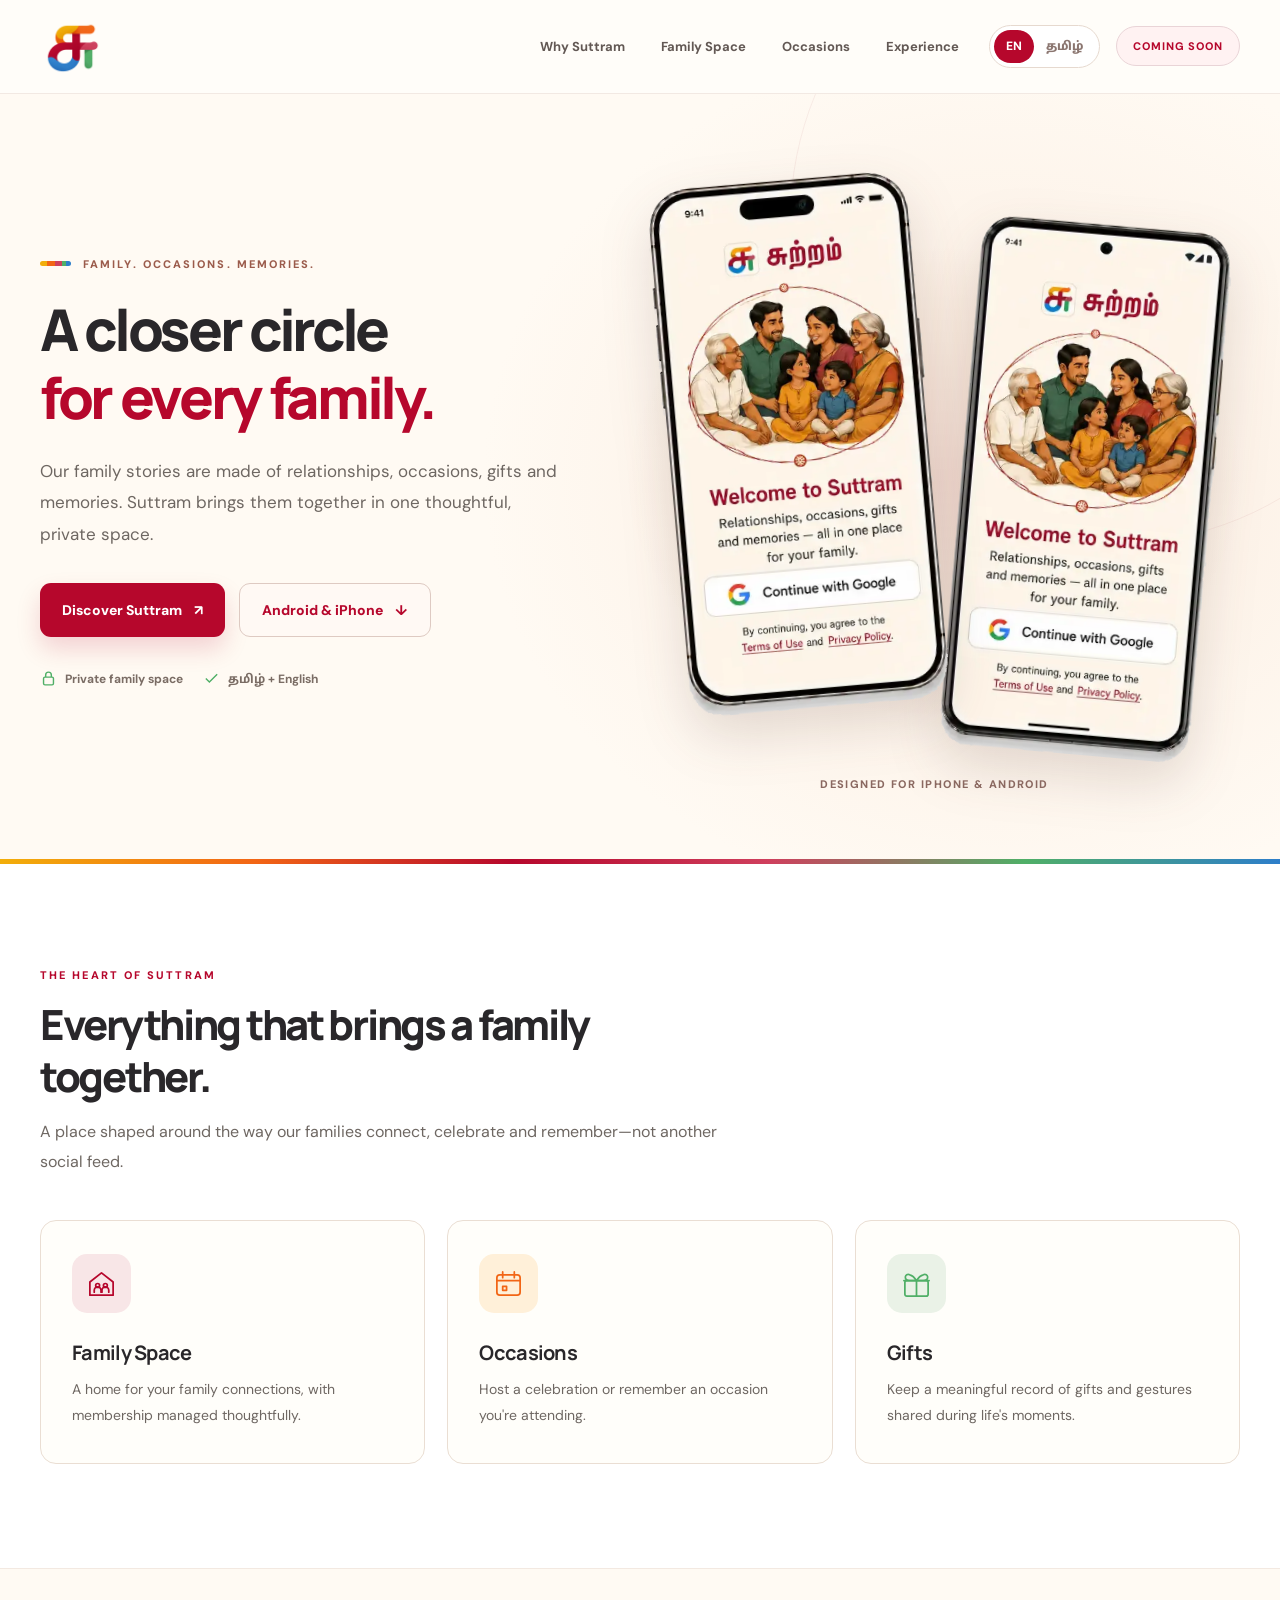
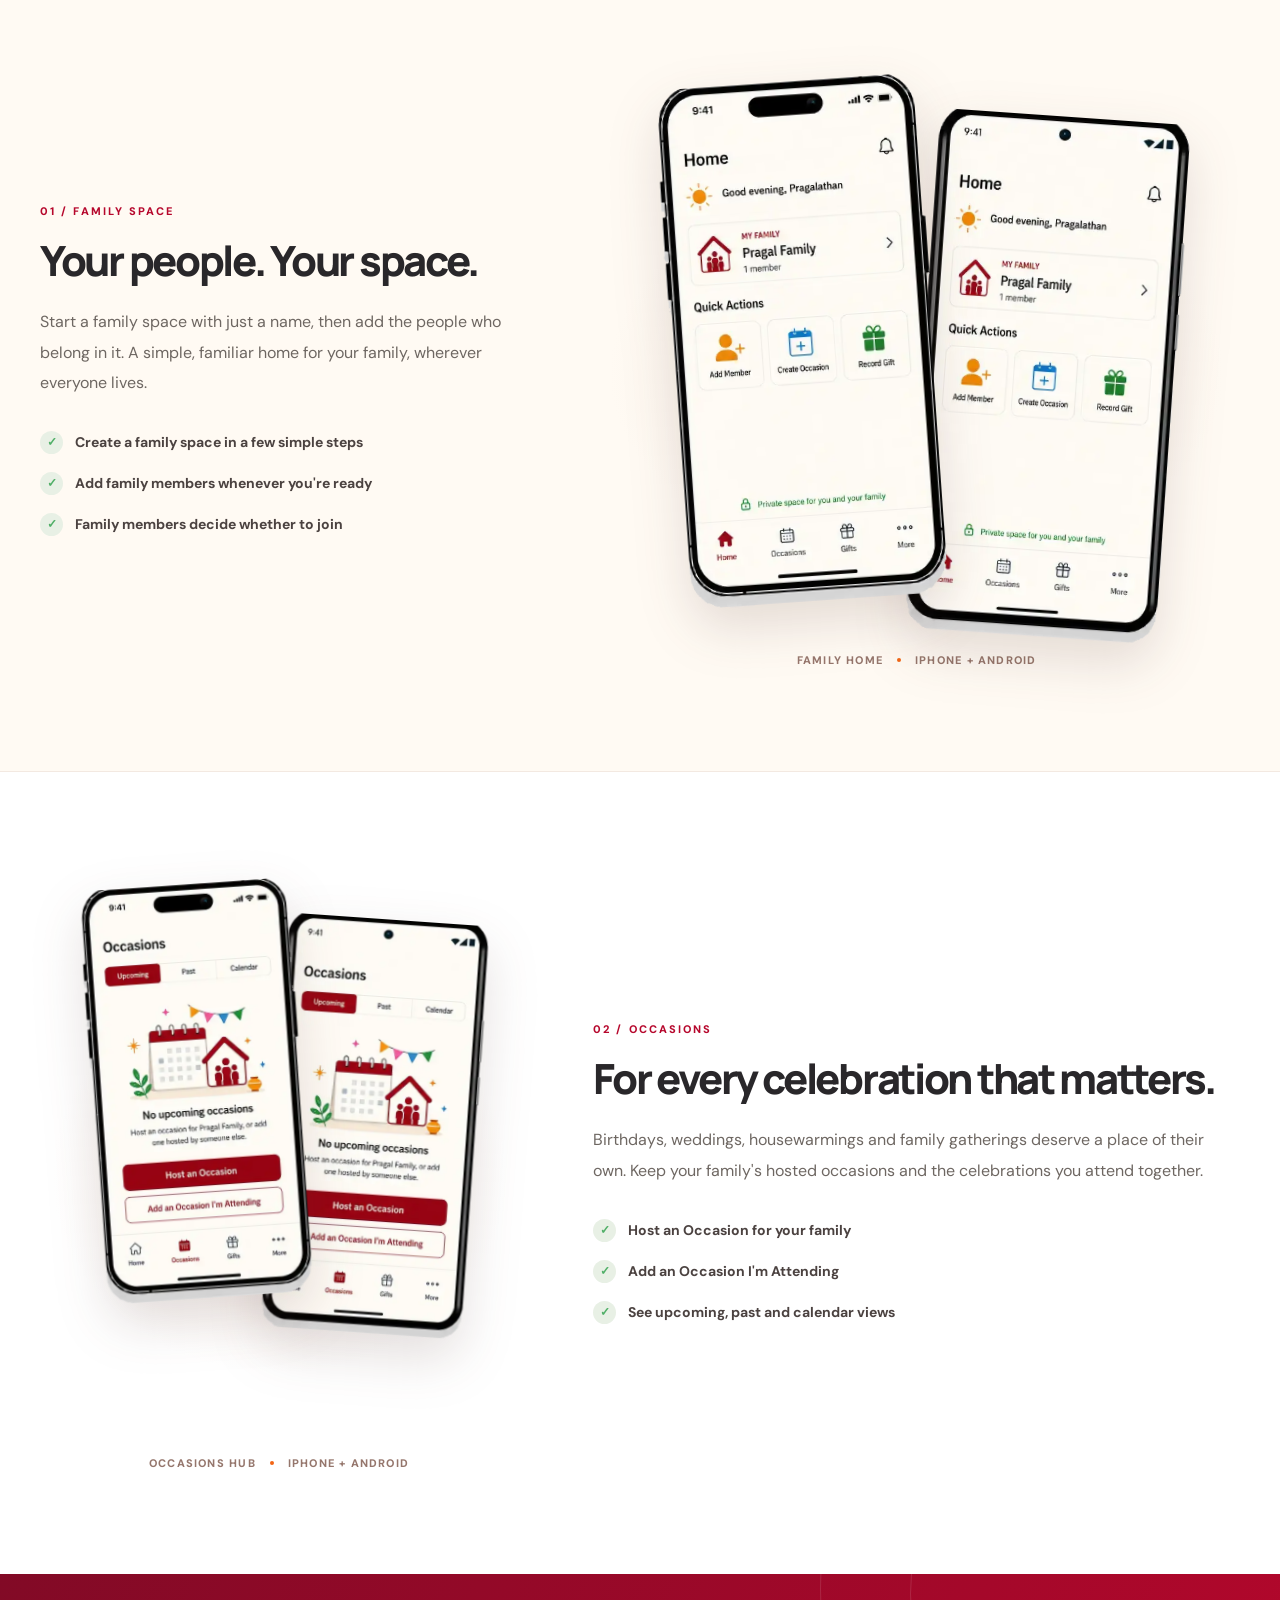
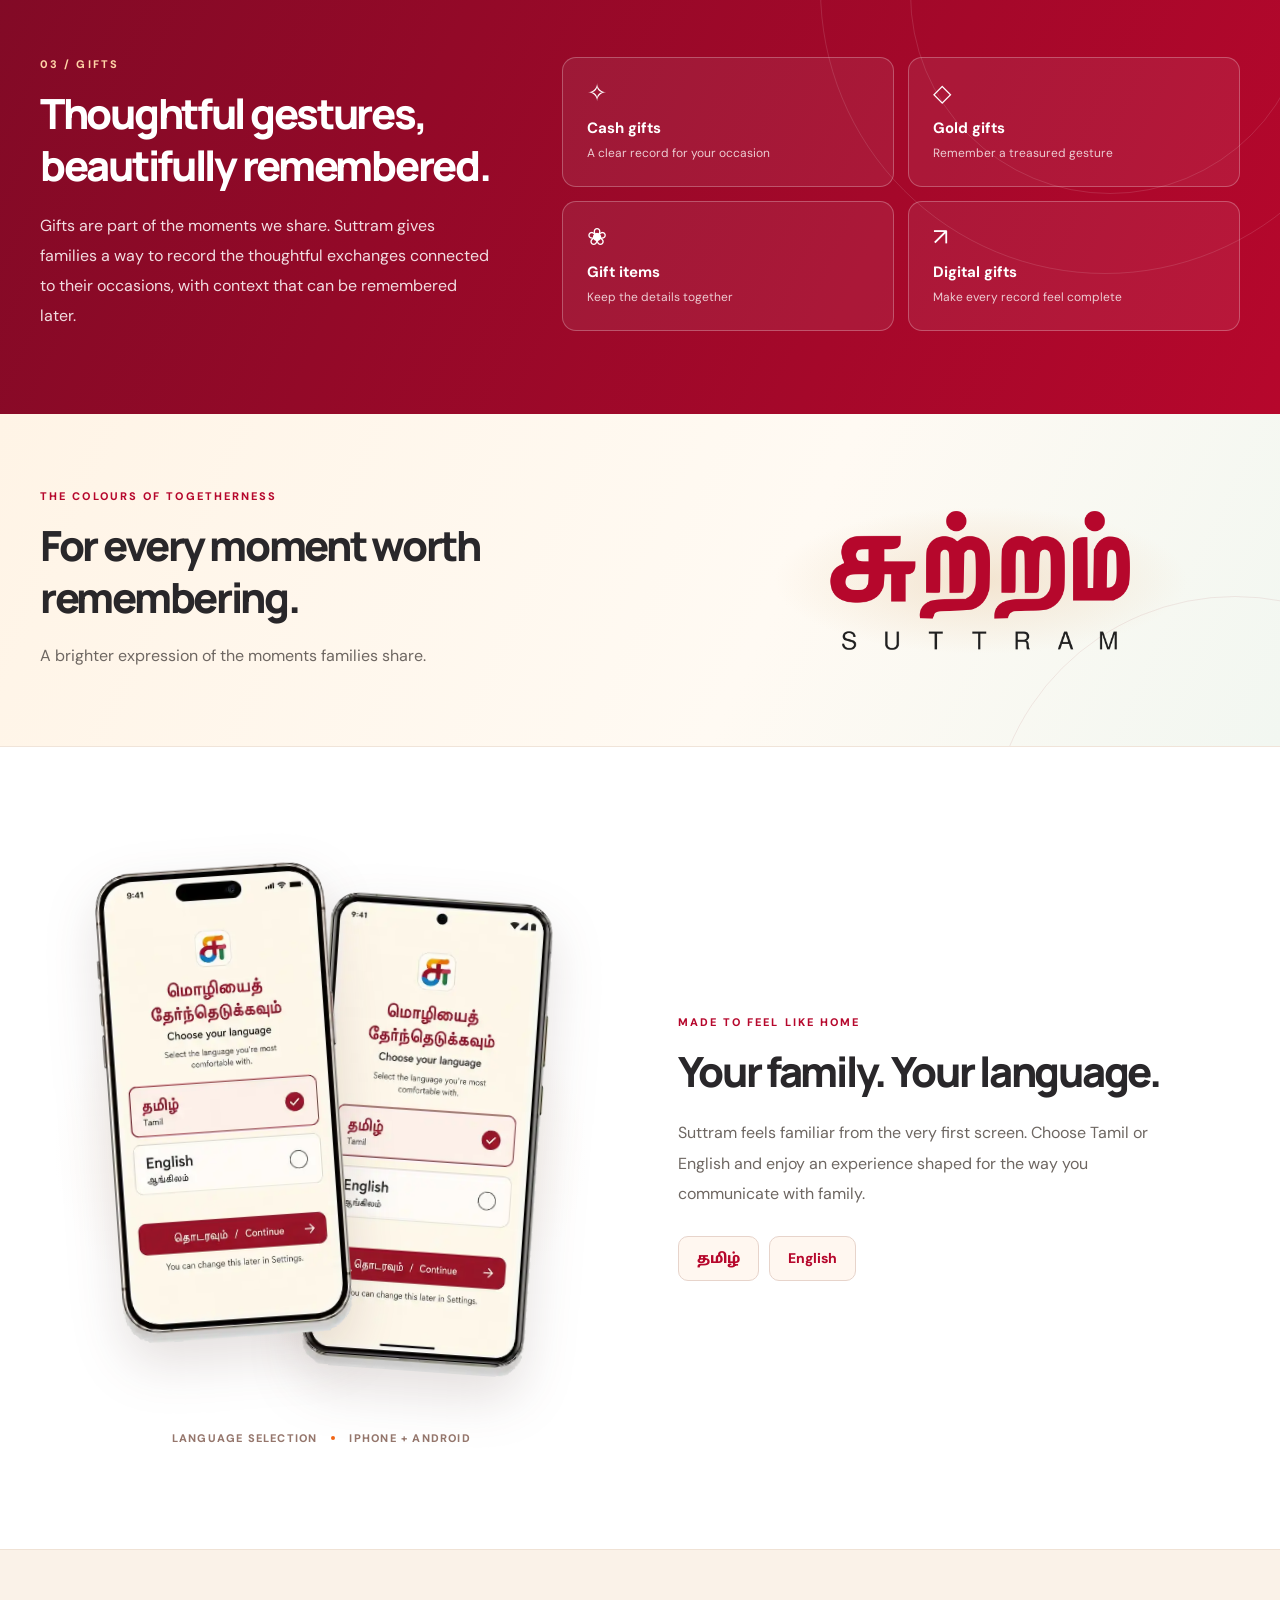
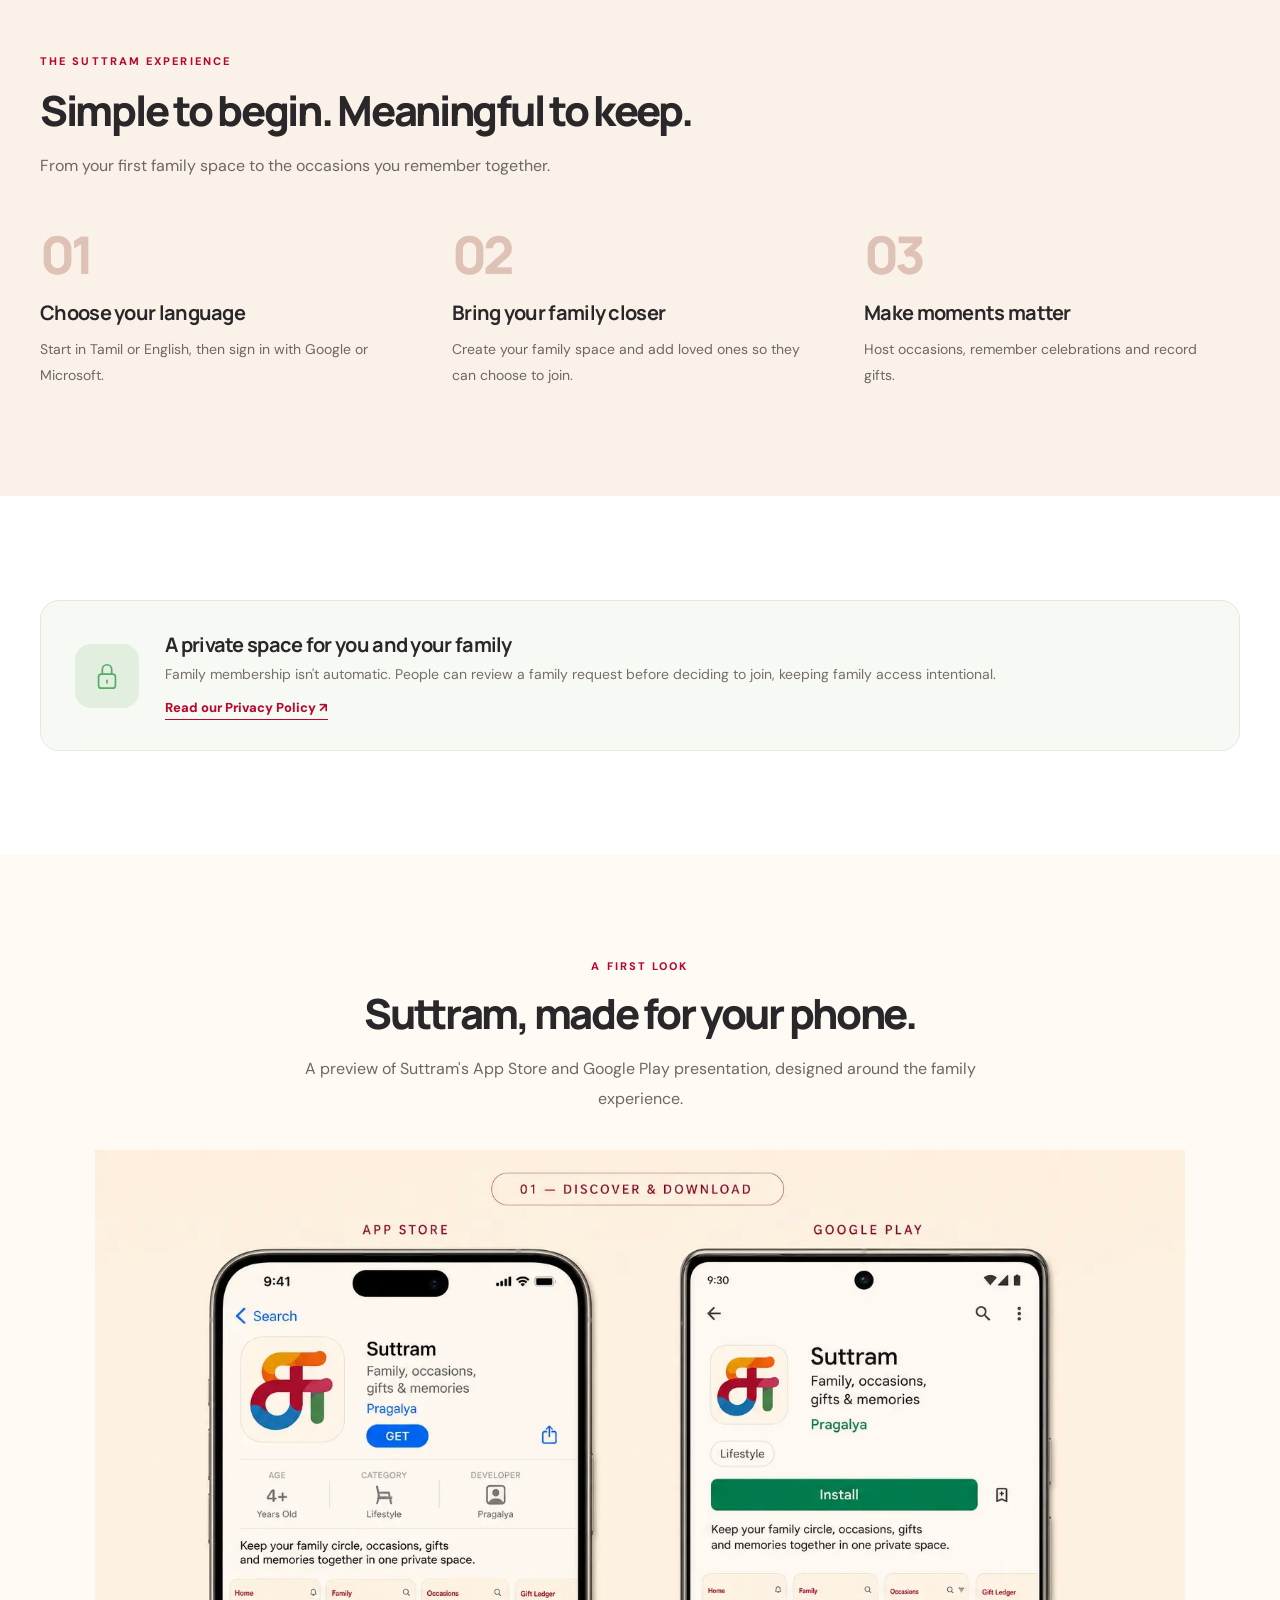
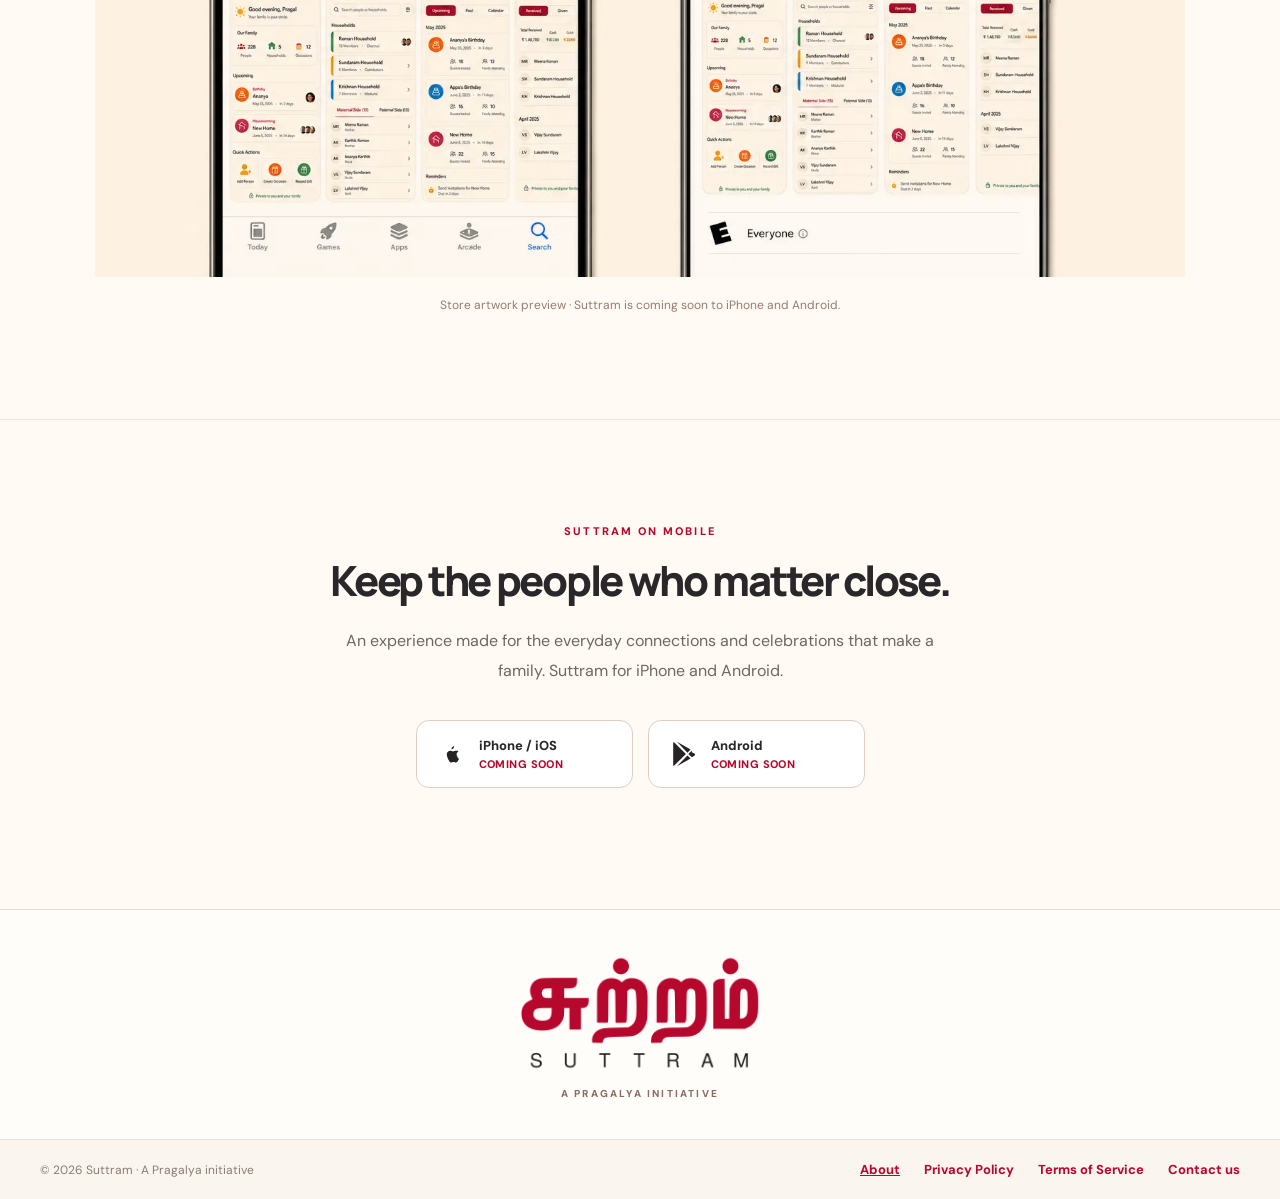
==== about/index.html @ e68a78fc "Initial commit" ====
<!doctype html>
<html lang="en">
<head>
  <meta charset="utf-8" />
  <meta name="viewport" content="width=device-width, initial-scale=1" />
  <meta name="theme-color" content="#fffaf3" />
  <meta name="description" content="Suttram (சுற்றம்) brings family, occasions, gifts and memories into one private space. Discover the Suttram experience for iPhone and Android." />
  <meta name="robots" content="index,follow" />
  <link rel="canonical" href="https://suttram.pragalya.com/about" />
  <meta property="og:type" content="website" />
  <meta property="og:title" content="Suttram — Family. Occasions. Memories." />
  <meta property="og:description" content="Relationships, occasions, gifts and memories — all in one place for your family." />
  <meta property="og:url" content="https://suttram.pragalya.com/about" />
  <meta property="og:image" content="https://suttram.pragalya.com/assets/suttram-icon.png" />
  <title>சுற்றம் | Suttram — Family. Occasions. Memories.</title>
  <link rel="icon" href="/assets/suttram-icon.png" type="image/png" />
  <link rel="preconnect" href="https://fonts.googleapis.com" />
  <link rel="preconnect" href="https://fonts.gstatic.com" crossorigin />
  <link href="https://fonts.googleapis.com/css2?family=DM+Sans:wght@400;500;600;700&family=Manrope:wght@400;500;600;700;800&family=Noto+Sans+Tamil:wght@400;500;600;700&display=swap" rel="stylesheet" />
  <style>
    :root {
      color-scheme: light;
      --cream: #fffaf3;
      --paper: #fffdf9;
      --white: #fff;
      --ink: #29272a;
      --muted: #6e6762;
      --maroon: #B6072C;
      --deep: #8d0926;
      --gold: #F2AE0A;
      --orange: #F26515;
      --pink: #CF3F5D;
      --green: #50AF67;
      --blue: #2D7ECA;
      --line: #eaded3;
      --shadow: 0 24px 68px rgba(91, 53, 42, .09);
      font-family: 'DM Sans', 'Noto Sans Tamil', sans-serif;
    }
    *,*::before,*::after{box-sizing:border-box}
    html{scroll-behavior:smooth}
    body{margin:0;background:var(--paper);color:var(--ink);overflow-x:hidden}
    h1,h2,h3,h4,p,figure{margin:0}
    h1,h2,h3{font-family:'Manrope','Noto Sans Tamil',sans-serif}
    a{color:inherit;text-decoration:none}
    button{font:inherit}
    a:focus-visible,button:focus-visible{outline:3px solid var(--blue);outline-offset:4px}
    .skip{position:absolute;left:15px;top:-100px;z-index:50;background:#fff;padding:12px}
    .skip:focus{top:12px}
    .shell{width:min(1200px,calc(100% - 72px));margin:0 auto}
    .header{position:sticky;top:0;z-index:20;background:rgba(255,253,249,.94);backdrop-filter:blur(18px);border-bottom:1px solid rgba(125,59,42,.1)}
    .header-inner{height:93px;display:flex;align-items:center;justify-content:space-between;gap:30px}
    .logo{display:block;width:62px;flex-shrink:0;line-height:0}
    .logo img{display:block;width:100%;height:auto}
    .nav{display:flex;align-items:center;gap:36px;margin-left:auto}
    .nav a{font-size:13px;font-weight:700;color:#625854;transition:color .18s}
    .nav a:hover{color:var(--maroon)}
    .header-actions{display:flex;align-items:center;gap:16px}
    .language-switch{display:flex;align-items:center;padding:4px;border:1px solid #e6d9cf;border-radius:99px;background:#fff}
    .language-switch button{border:0;border-radius:99px;background:transparent;padding:9px 12px;font-size:12px;font-weight:800;cursor:pointer;color:#8b7670;line-height:1.2;min-width:36px}
    .language-switch button[aria-pressed="true"]{color:#fff;background:var(--maroon)}
    .header-soon{border:1px solid #e9d4d7;color:var(--maroon);background:#fff2f2;border-radius:99px;font-size:11px;letter-spacing:.08em;font-weight:800;padding:12px 16px;text-transform:uppercase;white-space:nowrap}
    .hero{position:relative;background:radial-gradient(ellipse 53% 75% at 78% 50%,#fbecdf 0,transparent 76%),var(--cream);overflow:hidden}
    .hero::before{content:'';position:absolute;width:650px;height:650px;border-radius:50%;border:1px solid rgba(164,63,65,.075);right:-160px;top:-200px;pointer-events:none}
    .hero-inner{min-height:685px;padding:83px 0 92px;display:grid;grid-template-columns:.95fr 1.05fr;align-items:center;gap:36px;position:relative}
    .eyebrow{font-size:11px;font-weight:800;letter-spacing:.19em;text-transform:uppercase;color:#9b5b4b;display:flex;align-items:center;gap:12px}
    .color-rule{width:31px;height:5px;border-radius:99px;background:linear-gradient(90deg,var(--gold) 0 24%,var(--orange) 24% 48%,var(--pink) 48% 70%,var(--green) 70% 85%,var(--blue) 85%)}
    h1{font-size:clamp(42px,4.5vw,64px);line-height:1.18;letter-spacing:-.058em;font-weight:800;margin:25px 0 24px}
    .maroon{color:var(--maroon)}
    .hero-text{font-size:17px;line-height:1.88;color:var(--muted);max-width:525px}
    .hero-actions{display:flex;gap:14px;flex-wrap:wrap;align-items:center;margin-top:32px}
    .action{display:inline-flex;align-items:center;justify-content:center;gap:12px;padding:0 22px;min-height:54px;border-radius:11px;font-size:14px;font-weight:800;transition:transform .18s,background .18s}
    .action:hover{transform:translateY(-2px)}
    .action.primary{background:var(--maroon);color:#fff;box-shadow:0 12px 24px rgba(182,7,44,.16)}
    .action.primary:hover{background:var(--deep)}
    .action.outline{background:#fff9f4;border:1px solid #decac2;color:var(--maroon)}
    .hero-meta{display:flex;gap:20px;flex-wrap:wrap;margin-top:33px;color:#7a6c64;font-size:12px;font-weight:700}
    .hero-meta span{display:inline-flex;align-items:center;gap:8px}
    .hero-meta svg{width:17px;height:17px;color:var(--green)}
    .hero-art{position:relative;min-height:590px;isolation:isolate}
    .hero-art::before{content:'';position:absolute;inset:12% 0 9%;border-radius:50%;background:radial-gradient(ellipse,#f3dcd2 0%,#f8e9dd 43%,rgba(248,233,221,0) 72%);z-index:-1}
    .phone{display:block;height:auto;object-fit:contain;filter:drop-shadow(0 21px 26px rgba(74,38,33,.15));pointer-events:none;user-select:none}
    .hero-art .phone{position:absolute;width:min(52%,296px)}
    .hero-art .phone.iphone{top:0;left:4%;z-index:2;transform:rotate(-5deg)}
    .hero-art .phone.android{top:8%;right:0;z-index:1;transform:rotate(5deg)}
    .showcase-label{position:absolute;left:50%;bottom:-24px;transform:translateX(-50%);white-space:nowrap;z-index:3;color:#8a6860;font-size:11px;font-weight:800;letter-spacing:.13em;text-transform:uppercase}
    .soft-divider{height:5px;background:linear-gradient(90deg,var(--gold),var(--orange),var(--maroon),var(--pink),var(--green),var(--blue))}
    .section{padding:104px 0}
    .section-label{font-size:11px;font-weight:800;letter-spacing:.19em;text-transform:uppercase;color:var(--maroon);margin-bottom:16px}
    h2{font-size:clamp(31px,3.25vw,45px);line-height:1.25;letter-spacing:-.055em;font-weight:800}
    .section-heading{max-width:720px;margin-bottom:44px}
    .section-heading p{color:var(--muted);line-height:1.85;font-size:16px;margin-top:15px}
    .promise{background:#fff}
    .promises{display:grid;grid-template-columns:repeat(3,1fr);gap:22px}
    .promise-item{border:1px solid var(--line);background:#fffefa;border-radius:16px;padding:33px 31px 35px;min-height:240px}
    .promise-icon{width:59px;height:59px;border-radius:15px;display:grid;place-items:center;margin-bottom:26px}
    .promise-icon svg{width:31px;height:31px;stroke-width:1.8;fill:none;stroke:currentColor;stroke-linecap:round;stroke-linejoin:round}
    .promise-item:nth-child(1) .promise-icon{background:#f8e6e7;color:var(--maroon)}
    .promise-item:nth-child(2) .promise-icon{background:#fff0d9;color:var(--orange)}
    .promise-item:nth-child(3) .promise-icon{background:#eaf2e7;color:var(--green)}
    h3{font-size:20px;letter-spacing:-.035em;margin-bottom:11px}
    .promise-item p{font-size:14px;line-height:1.82;color:var(--muted)}
    .feature-section{background:var(--cream);border-top:1px solid #f3e9e1}
    .feature-section.alt{background:#fff}
    .feature-grid{display:grid;grid-template-columns:.85fr 1.15fr;align-items:center;gap:75px}
    .feature-section.alt .feature-copy{order:2}
    .feature-section.alt .visual-stage{order:1}
    .feature-copy h2{margin-bottom:21px}
    .feature-copy>p{font-size:16px;line-height:1.92;color:var(--muted)}
    .feature-points{display:grid;gap:18px;margin-top:32px}
    .feature-point{display:flex;align-items:flex-start;gap:12px;font-size:14px;font-weight:700;color:#4b4240;line-height:1.6}
    .feature-point::before{content:'✓';flex:0 0 23px;width:23px;height:23px;border-radius:50%;display:grid;place-items:center;background:#e8f0e5;color:var(--green);font-size:12px;font-weight:800}
    .visual-stage{position:relative;width:100%;margin:0;isolation:isolate}
    .visual-stage::before{content:'';position:absolute;inset:17% 2% 16%;border-radius:50%;background:radial-gradient(ellipse,#f4e9df 0%,rgba(244,233,223,0) 70%);z-index:-1}
    .feature-section.alt .visual-stage::before{background:radial-gradient(ellipse,#f6ebe4 0%,rgba(246,235,228,0) 70%)}
    .device-pair{height:580px;max-width:625px;margin:0 auto;position:relative}
    .device-pair .phone{position:absolute;width:min(48%,288px)}
    .device-pair .iphone{top:8px;left:9%;z-index:2;transform:rotate(-4deg)}
    .device-pair .android{top:43px;right:6%;z-index:1;transform:rotate(4deg)}
    .device-caption{display:flex;align-items:center;justify-content:center;gap:14px;font-size:11px;font-weight:800;letter-spacing:.11em;color:#95766c;text-transform:uppercase;text-align:center}
    .device-caption .device-separator{width:4px;height:4px;background:var(--orange);border-radius:50%;flex:0 0 4px}
    .gift-band{background:linear-gradient(114deg,#820a26,#B6072C);color:#fff;position:relative;overflow:hidden}
    .gift-band::before,.gift-band::after{content:'';position:absolute;border:1px solid rgba(255,255,255,.12);width:570px;height:570px;border-radius:50%;right:-110px;top:-270px}
    .gift-band::after{width:400px;height:400px;right:-30px;top:-180px}
    .gift-inner{display:grid;grid-template-columns:.8fr 1.2fr;align-items:center;gap:70px;position:relative;z-index:1;padding:83px 0}
    .gift-inner .section-label{color:#ffd4a7}
    .gift-inner h2{margin-bottom:20px}
    .gift-inner p{color:#f1dce0;line-height:1.87}
    .gift-types{display:grid;grid-template-columns:repeat(2,1fr);gap:14px}
    .gift-type{border:1px solid rgba(255,255,255,.26);border-radius:14px;padding:23px 24px;background:rgba(255,255,255,.065)}
    .gift-type .gift-symbol{display:block;font-size:24px;line-height:1;margin-bottom:12px}
    .gift-type strong{font-size:15px}
    .gift-type small{display:block;font-size:12px;line-height:1.6;color:#eccbd1;margin-top:6px}
    .celebration{position:relative;overflow:hidden;background:linear-gradient(115deg,#fff4e6 0%,#fffaf3 60%,#f2f7f1 100%);border-bottom:1px solid #f0e4d9}
    .celebration::after{content:'';position:absolute;width:490px;height:490px;right:-200px;bottom:-340px;border:1px solid rgba(142,36,52,.09);border-radius:50%;pointer-events:none}
    .celebration-inner{display:grid;grid-template-columns:1fr .85fr;gap:72px;align-items:center;padding:75px 0}
    .celebration h2{max-width:630px;margin-bottom:18px}
    .celebration p{font-size:16px;line-height:1.85;color:var(--muted)}
    .celebration-art{min-height:150px;display:grid;place-items:center;position:relative}
    .celebration-art::before{content:'';position:absolute;inset:0 8%;background:radial-gradient(ellipse,rgba(240,219,193,.7),transparent 67%);z-index:0}
    .celebration-art img{position:relative;z-index:1;display:block;width:min(100%,310px);height:auto}
    .language-section{background:#fff}
    .language-grid{display:grid;grid-template-columns:1fr 1fr;gap:75px;align-items:center}
    .language-section .visual-stage{max-width:610px}
    .language-grid .feature-copy{max-width:490px}
    .language-chips{display:flex;gap:10px;flex-wrap:wrap;margin-top:26px}
    .language-chip{border:1px solid #e7d4cb;background:#fff7f0;border-radius:10px;padding:12px 18px;color:var(--maroon);font-size:14px;font-weight:800}
    .steps{background:#faf2e8;border-top:1px solid #f0e2d5}
    .steps-row{display:grid;grid-template-columns:repeat(3,1fr);gap:36px;margin-top:43px}
    .step{padding:4px 16px 4px 0}
    .step-no{font-family:Manrope,sans-serif;font-size:52px;line-height:1;font-weight:800;letter-spacing:-.08em;color:#dec2b6;margin-bottom:18px}
    .step p{font-size:14px;line-height:1.85;color:var(--muted)}
    .privacy{background:#fff}
    .privacy-inner{display:flex;align-items:center;gap:26px;border:1px solid #e4e9df;border-radius:19px;padding:30px 34px;background:#f7faf4}
    .privacy-icon{width:64px;height:64px;border-radius:16px;background:#e2efdf;color:var(--green);display:grid;place-items:center;flex-shrink:0}
    .privacy-icon svg{width:30px;height:30px;stroke:currentColor;fill:none;stroke-width:1.8}
    .privacy h3{font-size:20px;margin-bottom:5px}
    .privacy p{color:#746f67;line-height:1.7;font-size:14px}
    .privacy-read{display:inline-flex;color:var(--maroon);font-size:13px;font-weight:800;margin-top:12px;border-bottom:1px solid currentColor;padding-bottom:3px}
    .privacy-read:hover{color:var(--deep)}
    .store-preview{background:var(--cream);overflow:hidden}
    .store-heading{max-width:710px;text-align:center;margin:0 auto 37px}
    .store-heading .section-label{margin-bottom:14px}
    .store-heading h2{margin-bottom:15px}
    .store-heading p{font-size:16px;line-height:1.85;color:var(--muted)}
    .store-visual{margin:0 auto;max-width:1090px}
    .store-pair{width:100%;height:auto;display:block;mix-blend-mode:multiply}
    .store-mobile-pair{display:none}
    .store-caption{font-size:12px;color:#947c72;text-align:center;margin-top:18px;line-height:1.7}
    .launch{background:var(--cream);text-align:center;border-top:1px solid #eee2d9}
    .launch-inner{max-width:750px;margin:0 auto}
    .launch-inner h2{margin-bottom:20px}
    .launch-inner>p{font-size:16px;line-height:1.85;color:var(--muted);max-width:590px;margin:0 auto}
    .platforms{display:flex;justify-content:center;gap:15px;flex-wrap:wrap;margin:34px 0 17px}
    .platform{display:flex;align-items:center;gap:14px;text-align:left;min-width:217px;padding:16px 20px;border:1px solid #e0cec5;border-radius:13px;background:#fff}
    .platform svg{width:28px;height:28px;fill:currentColor;color:#262226;flex-shrink:0}
    .platform .platform-name{display:block;font-size:13px;font-weight:800}
    .platform .platform-soon{display:block;font-size:11px;color:var(--maroon);font-weight:800;margin-top:3px;text-transform:uppercase;letter-spacing:.04em}
    .launch-note{font-size:12px;color:#9b8980}
    footer{background:#fff;border-top:1px solid var(--line)}
    .footer-main{background:var(--paper)}
    .footer-inner{padding:42px 0 38px;display:flex;justify-content:center;align-items:center}
    .footer-tag{font-size:10px;font-weight:800;letter-spacing:.22em;color:#8b6b60;line-height:1.5;text-transform:uppercase}
    .footer-identity{display:flex;flex-direction:column;align-items:center;gap:12px;text-align:center}
    .footer-wordmark{display:block;width:245px;max-width:100%;line-height:0}
    .footer-wordmark img{width:100%;height:auto;display:block}
    .footer-bottom{border-top:1px solid var(--line);background:#faf5ef}
    .footer-bottom-inner{min-height:59px;display:flex;align-items:center;justify-content:space-between;gap:24px;padding:14px 0}
    .footer-bottom small{font-size:12px;color:#8a7c74}
    .footer-bottom a{font-size:13px;font-weight:700;color:var(--maroon)}
    .footer-bottom a:hover{text-decoration:underline}
    .footer-links{display:flex;align-items:center;justify-content:flex-end;flex-wrap:wrap;gap:12px 24px}
    .footer-bottom a[aria-current="page"]{text-decoration:underline}
    [lang="ta"] h1,[lang="ta"] h2{letter-spacing:-.03em;line-height:1.5}
    [lang="ta"] h1{font-size:clamp(36px,3.4vw,49px)}
    [lang="ta"] h2{font-size:clamp(29px,2.8vw,38px)}
    [lang="ta"] .header-soon{letter-spacing:0}
    @media(max-width:1110px){.nav{gap:22px}.header-soon{display:none}.feature-grid,.language-grid{gap:35px}.shell{width:min(1100px,calc(100% - 52px))}}
    @media(max-width:930px){.nav{display:none}.hero-inner{grid-template-columns:1fr;padding:76px 0 82px;min-height:0;text-align:center}.hero-copy{display:flex;flex-direction:column;align-items:center}.hero-text{max-width:650px}.hero-art{width:min(620px,100%);margin:0 auto}.hero-meta,.hero-actions{justify-content:center}.feature-grid,.language-grid{grid-template-columns:1fr;gap:39px}.feature-section.alt .feature-copy,.feature-section.alt .visual-stage{order:initial}.feature-section.alt .feature-copy{order:1}.feature-section.alt .visual-stage{order:2}.visual-stage{max-width:730px;width:100%;margin:0 auto}.gift-inner{grid-template-columns:1fr;gap:38px}.language-grid .feature-copy{max-width:620px}.promises{gap:13px}.promise-item{padding:26px 20px}}
    @media(max-width:700px){.shell{width:calc(100% - 36px)}.header-inner{height:77px}.logo{width:168px}.language-switch button{padding:8px 10px}.hero-inner{padding:59px 0 71px}.eyebrow{font-size:10px}h1{font-size:clamp(37px,8.4vw,54px)}.hero-text{font-size:15px}.hero-art{min-height:clamp(330px,98vw,540px);width:100%}.hero-art .phone{width:min(50%,270px)}.hero-art .phone.iphone{left:2%}.showcase-label{font-size:9px;bottom:0}.hero-meta{gap:12px;justify-content:center}.hero-meta span{font-size:11px}.section{padding:77px 0}.section-heading{margin-bottom:29px}.section-heading p,.feature-copy>p,.launch-inner>p{font-size:14px}.promises{grid-template-columns:1fr}.promise-item{display:grid;grid-template-columns:64px 1fr;gap:0 16px;min-height:0;padding:23px}.promise-icon{grid-row:span 2;margin:0}.promise-item h3{font-size:17px;margin:3px 0 7px}.promise-item p{grid-column:2}.feature-grid,.language-grid{gap:27px}.device-pair{height:clamp(325px,104vw,535px)}.device-pair .phone{width:min(50%,270px)}.device-pair .iphone{left:3%}.device-pair .android{right:1%;top:27px}.device-caption{font-size:10px;gap:9px}.gift-inner{padding:67px 0;gap:31px}.gift-types{gap:10px}.gift-type{padding:18px}.gift-type strong{font-size:13px}.steps-row{grid-template-columns:1fr;gap:21px}.step{display:grid;grid-template-columns:63px 1fr;gap:0 17px}.step-no{grid-row:span 2;margin:0;font-size:45px}.step h3{margin:4px 0 6px}.step p{grid-column:2}.privacy-inner{align-items:flex-start;padding:24px;gap:17px}.privacy-icon{width:46px;height:46px;border-radius:11px}.privacy-icon svg{width:24px;height:24px}.privacy h3{font-size:17px}.footer-inner{flex-direction:column;text-align:center;padding:37px 0}.footer-right{text-align:center}.footer-bottom-inner{flex-direction:column;justify-content:center;gap:12px;padding:20px 0}.footer-links{justify-content:center;gap:12px 20px}}
    @media(max-width:430px){.hero-actions{width:100%}.action{width:100%;flex:1}.platform{width:100%;justify-content:center}.gift-type{padding:15px 12px}.gift-type small{font-size:11px}.logo{width:155px}.language-switch button{font-size:11px}.hero-meta{justify-content:flex-start}.device-caption{flex-wrap:wrap}}
    @media(max-width:700px){.hero-art .showcase-label{bottom:-24px}.header .logo{width:54px}.footer-wordmark{width:230px}}
    @media(max-width:430px){.header .logo{width:52px}}
    @media(max-width:930px){.celebration-inner{gap:30px}}
    @media(max-width:700px){.celebration-inner{grid-template-columns:1fr;gap:26px;padding:68px 0;text-align:center}.celebration h2{margin-left:auto;margin-right:auto}.celebration p{font-size:14px}.celebration-art{min-height:120px}.celebration-art img{width:min(73%,285px)}.store-heading{margin-bottom:28px}.store-heading p{font-size:14px}.store-pair{display:none}.store-mobile-pair{display:grid;grid-template-columns:1fr;gap:23px}.store-mobile-pair img{display:block;width:100%;height:auto;mix-blend-mode:multiply}.store-caption{margin-top:23px}.footer-bottom-inner{min-height:53px}}
    @media(prefers-reduced-motion:reduce){html{scroll-behavior:auto}.action{transition:none}}
  </style>
</head>
<body>
  <a class="skip" href="#main">Skip to main content</a>
  <header class="header">
    <div class="shell header-inner">
      <a href="#top" class="logo" aria-label="Suttram about page"><img src="/assets/suttram-icon.png" alt="Suttram app icon" width="1024" height="1024" /></a>
      <nav class="nav" aria-label="Main navigation">
        <a href="#why" data-t="navWhy">Why Suttram</a>
        <a href="#family" data-t="navFamily">Family Space</a>
        <a href="#occasions" data-t="navOccasions">Occasions</a>
        <a href="#experience" data-t="navExperience">Experience</a>
      </nav>
      <div class="header-actions">
        <div class="language-switch" role="group" aria-label="Website language">
          <button type="button" data-lang="en" aria-pressed="true" aria-label="English">EN</button>
          <button type="button" data-lang="ta" aria-pressed="false" aria-label="தமிழ்">தமிழ்</button>
        </div>
        <span class="header-soon" data-t="comingSoon">Coming Soon</span>
      </div>
    </div>
  </header>

  <main id="main">
    <section class="hero" id="top">
      <div class="shell hero-inner">
        <div class="hero-copy">
          <div class="eyebrow"><span class="color-rule" aria-hidden="true"></span><span data-t="tagline">Family. Occasions. Memories.</span></div>
          <h1><span data-t="heroOne">A closer circle</span><br /><span class="maroon" data-t="heroTwo">for every family.</span></h1>
          <p class="hero-text" data-t="heroBody">Our family stories are made of relationships, occasions, gifts and memories. Suttram brings them together in one thoughtful, private space.</p>
          <div class="hero-actions">
            <a href="#why" class="action primary"><span data-t="discover">Discover Suttram</span><span aria-hidden="true">↗</span></a>
            <a href="#download" class="action outline"><span data-t="androidIos">Android &amp; iPhone</span><span aria-hidden="true">↓</span></a>
          </div>
          <div class="hero-meta">
            <span><svg viewBox="0 0 24 24" fill="none" stroke="currentColor" stroke-width="2" aria-hidden="true"><rect x="5" y="10" width="14" height="11" rx="2"/><path d="M8 10V7a4 4 0 0 1 8 0v3"/></svg><span data-t="privateSpace">Private family space</span></span>
            <span><svg viewBox="0 0 24 24" fill="none" stroke="currentColor" stroke-width="2" aria-hidden="true"><path d="m4 12 5 5L20 6"/></svg>தமிழ் + English</span>
          </div>
        </div>
        <div class="hero-art" role="group" aria-label="Suttram app welcome experience shown on iPhone and Android">
          <img class="phone iphone" src="/assets/phones/screen-007-iphone.webp" data-en-src="/assets/phones/screen-007-iphone.webp" data-ta-src="/assets/phones/screen-006-iphone.webp" width="470" height="855" alt="Suttram welcome screen on iPhone" fetchpriority="high" decoding="async" />
          <img class="phone android" src="/assets/phones/screen-007-android.webp" data-en-src="/assets/phones/screen-007-android.webp" data-ta-src="/assets/phones/screen-006-android.webp" width="470" height="855" alt="Suttram welcome screen on Android" fetchpriority="high" decoding="async" />
          <div class="showcase-label" data-t="nativeApps">Designed for iPhone &amp; Android</div>
        </div>
      </div>
    </section>
    <div class="soft-divider" aria-hidden="true"></div>

    <section class="section promise" id="why">
      <div class="shell">
        <div class="section-heading">
          <div class="section-label" data-t="whyTag">THE HEART OF SUTTRAM</div>
          <h2 data-t="whyHeading">Everything that brings a family together.</h2>
          <p data-t="whyBody">A place shaped around the way our families connect, celebrate and remember—not another social feed.</p>
        </div>
        <div class="promises">
          <article class="promise-item">
            <div class="promise-icon" aria-hidden="true"><svg viewBox="0 0 32 32"><path d="M4 14.5 16 5l12 9.5V28H4V14.5Z"/><circle cx="12" cy="18" r="2"/><circle cx="20" cy="18" r="2"/><path d="M8.5 25v-2a3.5 3.5 0 0 1 7 0v2m1 0v-2a3.5 3.5 0 0 1 7 0v2"/></svg></div>
            <h3 data-t="cardFamily">Family Space</h3><p data-t="cardFamilyBody">A home for your family connections, with membership managed thoughtfully.</p>
          </article>
          <article class="promise-item">
            <div class="promise-icon" aria-hidden="true"><svg viewBox="0 0 32 32"><rect x="4" y="7" width="24" height="21" rx="3"/><path d="M4 13h24M10 4v6m12-6v6M10 19h4v4h-4z"/></svg></div>
            <h3 data-t="cardOccasions">Occasions</h3><p data-t="cardOccasionsBody">Host a celebration or remember an occasion you're attending.</p>
          </article>
          <article class="promise-item">
            <div class="promise-icon" aria-hidden="true"><svg viewBox="0 0 32 32"><rect x="4" y="13" width="24" height="16" rx="2"/><path d="M3 13h26M16 13v16m-7-16C2 13 4 5 9 7c4 1 7 6 7 6s3-5 7-6c5-2 7 6 0 6"/></svg></div>
            <h3 data-t="cardGifts">Gifts</h3><p data-t="cardGiftsBody">Keep a meaningful record of gifts and gestures shared during life's moments.</p>
          </article>
        </div>
      </div>
    </section>

    <section class="section feature-section" id="family">
      <div class="shell feature-grid">
        <div class="feature-copy">
          <div class="section-label" data-t="familyTag">01 / FAMILY SPACE</div>
          <h2 data-t="familyHeading">Your people. Your space.</h2>
          <p data-t="familyBody">Start a family space with just a name, then add the people who belong in it. A simple, familiar home for your family, wherever everyone lives.</p>
          <div class="feature-points">
            <div class="feature-point" data-t="familyPoint1">Create a family space in a few simple steps</div>
            <div class="feature-point" data-t="familyPoint2">Add family members whenever you're ready</div>
            <div class="feature-point" data-t="familyPoint3">Family members decide whether to join</div>
          </div>
        </div>
        <figure class="visual-stage">
          <div class="device-pair">
            <img class="phone iphone" src="/assets/phones/screen-018-iphone.webp" data-en-src="/assets/phones/screen-018-iphone.webp" data-ta-src="/assets/phones/screen-017-iphone.webp" width="470" height="855" loading="lazy" decoding="async" alt="Suttram Family Home on iPhone" />
            <img class="phone android" src="/assets/phones/screen-018-android.webp" data-en-src="/assets/phones/screen-018-android.webp" data-ta-src="/assets/phones/screen-017-android.webp" width="470" height="855" loading="lazy" decoding="async" alt="Suttram Family Home on Android" />
          </div>
          <figcaption class="device-caption"><span data-t="familyPreview">FAMILY HOME</span><span class="device-separator" aria-hidden="true"></span><span>iPhone + Android</span></figcaption>
        </figure>
      </div>
    </section>

    <section class="section feature-section alt" id="occasions">
      <div class="shell feature-grid">
        <div class="feature-copy">
          <div class="section-label" data-t="occasionTag">02 / OCCASIONS</div>
          <h2 data-t="occasionHeading">For every celebration that matters.</h2>
          <p data-t="occasionBody">Birthdays, weddings, housewarmings and family gatherings deserve a place of their own. Keep your family's hosted occasions and the celebrations you attend together.</p>
          <div class="feature-points">
            <div class="feature-point" data-t="occasionPoint1">Host an Occasion for your family</div>
            <div class="feature-point" data-t="occasionPoint2">Add an Occasion I'm Attending</div>
            <div class="feature-point" data-t="occasionPoint3">See upcoming, past and calendar views</div>
          </div>
        </div>
        <figure class="visual-stage">
          <div class="device-pair">
            <img class="phone iphone" src="/assets/phones/screen-048-iphone.webp" data-en-src="/assets/phones/screen-048-iphone.webp" data-ta-src="/assets/phones/screen-047-iphone.webp" width="470" height="855" loading="lazy" decoding="async" alt="Suttram Occasions Hub on iPhone" />
            <img class="phone android" src="/assets/phones/screen-048-android.webp" data-en-src="/assets/phones/screen-048-android.webp" data-ta-src="/assets/phones/screen-047-android.webp" width="470" height="855" loading="lazy" decoding="async" alt="Suttram Occasions Hub on Android" />
          </div>
          <figcaption class="device-caption"><span data-t="occasionPreview">OCCASIONS HUB</span><span class="device-separator" aria-hidden="true"></span><span>iPhone + Android</span></figcaption>
        </figure>
      </div>
    </section>

    <section class="gift-band" id="gifts">
      <div class="shell gift-inner">
        <div>
          <div class="section-label" data-t="giftTag">03 / GIFTS</div>
          <h2 data-t="giftHeading">Thoughtful gestures, beautifully remembered.</h2>
          <p data-t="giftBody">Gifts are part of the moments we share. Suttram gives families a way to record the thoughtful exchanges connected to their occasions, with context that can be remembered later.</p>
        </div>
        <div class="gift-types">
          <div class="gift-type"><span class="gift-symbol" aria-hidden="true">✧</span><strong data-t="giftOne">Cash gifts</strong><small data-t="giftOneSub">A clear record for your occasion</small></div>
          <div class="gift-type"><span class="gift-symbol" aria-hidden="true">◇</span><strong data-t="giftTwo">Gold gifts</strong><small data-t="giftTwoSub">Remember a treasured gesture</small></div>
          <div class="gift-type"><span class="gift-symbol" aria-hidden="true">❀</span><strong data-t="giftThree">Gift items</strong><small data-t="giftThreeSub">Keep the details together</small></div>
          <div class="gift-type"><span class="gift-symbol" aria-hidden="true">↗</span><strong data-t="giftFour">Digital gifts</strong><small data-t="giftFourSub">Make every record feel complete</small></div>
        </div>
      </div>
    </section>

    <section class="celebration" aria-labelledby="celebration-title">
      <div class="shell celebration-inner">
        <div class="celebration-copy">
          <div class="section-label" data-t="celebrationTag">THE COLOURS OF TOGETHERNESS</div>
          <h2 id="celebration-title" data-t="celebrationHeading">For every moment worth remembering.</h2>
          <p data-t="celebrationBody">A brighter expression of the moments families share.</p>
        </div>
        <div class="celebration-art">
          <img src="/assets/suttram-wordmark.png" alt="சுற்றம் — SUTTRAM official crimson wordmark" width="2048" height="1024" loading="lazy" decoding="async" />
        </div>
      </div>
    </section>

    <section class="section language-section" id="experience">
      <div class="shell language-grid">
        <figure class="visual-stage">
          <div class="device-pair">
            <img class="phone iphone" src="/assets/phones/screen-005-iphone.webp" width="470" height="855" loading="lazy" decoding="async" alt="Suttram language selection on iPhone" />
            <img class="phone android" src="/assets/phones/screen-005-android.webp" width="470" height="855" loading="lazy" decoding="async" alt="Suttram language selection on Android" />
          </div>
          <figcaption class="device-caption"><span data-t="languagePreview">LANGUAGE SELECTION</span><span class="device-separator" aria-hidden="true"></span><span>iPhone + Android</span></figcaption>
        </figure>
        <div class="feature-copy">
          <div class="section-label" data-t="languageTag">MADE TO FEEL LIKE HOME</div>
          <h2 data-t="languageHeading">Your family. Your language.</h2>
          <p data-t="languageBody">Suttram feels familiar from the very first screen. Choose Tamil or English and enjoy an experience shaped for the way you communicate with family.</p>
          <div class="language-chips"><span class="language-chip">தமிழ்</span><span class="language-chip">English</span></div>
        </div>
      </div>
    </section>

    <section class="section steps" id="how">
      <div class="shell">
        <div class="section-heading">
          <div class="section-label" data-t="stepsTag">THE SUTTRAM EXPERIENCE</div>
          <h2 data-t="stepsHeading">Simple to begin. Meaningful to keep.</h2>
          <p data-t="stepsBody">From your first family space to the occasions you remember together.</p>
        </div>
        <div class="steps-row">
          <article class="step"><div class="step-no">01</div><h3 data-t="stepOne">Choose your language</h3><p data-t="stepOneSub">Start in Tamil or English, then sign in with Google or Microsoft.</p></article>
          <article class="step"><div class="step-no">02</div><h3 data-t="stepTwo">Bring your family closer</h3><p data-t="stepTwoSub">Create your family space and add loved ones so they can choose to join.</p></article>
          <article class="step"><div class="step-no">03</div><h3 data-t="stepThree">Make moments matter</h3><p data-t="stepThreeSub">Host occasions, remember celebrations and record gifts.</p></article>
        </div>
      </div>
    </section>

    <section class="section privacy">
      <div class="shell privacy-inner">
        <div class="privacy-icon"><svg viewBox="0 0 32 32" aria-hidden="true"><rect x="7" y="14" width="18" height="15" rx="3"/><path d="M11 14V9a5 5 0 0 1 10 0v5"/><path d="M16 20v4"/></svg></div>
        <div><h3 data-t="privacyHeading">A private space for you and your family</h3><p data-t="privacyBody">Family membership isn't automatic. People can review a family request before deciding to join, keeping family access intentional.</p><a class="privacy-read" href="/privacy" data-t="readPrivacy">Read our Privacy Policy ↗</a></div>
      </div>
    </section>

    <section class="section store-preview" id="store-preview">
      <div class="shell">
        <div class="store-heading">
          <div class="section-label" data-t="storeTag">A FIRST LOOK</div>
          <h2 data-t="storeHeading">Suttram, made for your phone.</h2>
          <p data-t="storeBody">A preview of Suttram's App Store and Google Play presentation, designed around the family experience.</p>
        </div>
        <figure class="store-visual">
          <img class="store-pair" src="/assets/suttram-store-preview.webp" alt="Design preview of Suttram's planned App Store and Google Play listings" width="1536" height="1024" loading="lazy" decoding="async" />
          <div class="store-mobile-pair">
            <img src="/assets/suttram-store-ios.webp" alt="Suttram App Store listing design preview" width="750" height="920" loading="lazy" decoding="async" />
            <img src="/assets/suttram-store-android.webp" alt="Suttram Google Play listing design preview" width="750" height="920" loading="lazy" decoding="async" />
          </div>
          <figcaption class="store-caption" data-t="storeCaption">Store artwork preview · Suttram is coming soon to iPhone and Android.</figcaption>
        </figure>
      </div>
    </section>

    <section class="section launch" id="download">
      <div class="shell launch-inner">
        <div class="section-label" data-t="downloadTag">SUTTRAM ON MOBILE</div>
        <h2 data-t="downloadHeading">Keep the people who matter close.</h2>
        <p data-t="downloadBody">An experience made for the everyday connections and celebrations that make a family. Suttram for iPhone and Android.</p>
        <div class="platforms" aria-label="App availability">
          <div class="platform">
            <svg viewBox="0 0 24 24" aria-hidden="true"><path d="M16.7 12.8c0-2.1 1.7-3.2 1.8-3.2-1-.5-2.6-.5-3.6-.1-1.1.5-1.4.5-2.2 0-.8-.4-1.4-.4-2.3 0-1.2.5-2 1.6-2 3 0 1.4.8 3.6 1.9 5.2.5.8 1.1 1.6 1.9 1.6.8 0 1-.5 2-.5.9 0 1.2.5 2 .5s1.3-.7 1.8-1.5c.6-.9.8-1.8.8-1.8-0 0-1.6-.6-1.6-2.4ZM14.1 7.1c.4-.5.6-1.1.6-1.8-.6 0-1.3.4-1.7.9-.4.4-.7 1.1-.6 1.7.6.1 1.3-.3 1.7-.8Z"/></svg>
            <div><span class="platform-name">iPhone / iOS</span><span class="platform-soon" data-t="comingSoon">Coming Soon</span></div>
          </div>
          <div class="platform">
            <svg viewBox="0 0 24 24" aria-hidden="true"><path d="M3.6 2.6v18.8c0 .4.2.7.5.8L14.5 12 4.1 1.8c-.3.1-.5.5-.5.8ZM15.8 10.9l2.7-2.7L6.8 1.5l9 9.4Zm3.8-2-3 3 3 2.9 2.1-1.2c.9-.6.9-1.4 0-2l-2.1-1.2Zm-3.8 4.3-9 9.3 11.7-6.7-2.7-2.6Z"/></svg>
            <div><span class="platform-name">Android</span><span class="platform-soon" data-t="comingSoon">Coming Soon</span></div>
          </div>
        </div>
      </div>
    </section>
  </main>

  <footer>
    <div class="footer-main">
      <div class="shell footer-inner">
        <div class="footer-identity">
          <a href="#top" class="footer-wordmark" aria-label="Suttram about page"><img src="/assets/suttram-wordmark.png" alt="சுற்றம் — SUTTRAM" width="2048" height="1024" /></a>
          <div class="footer-tag">A PRAGALYA INITIATIVE</div>
        </div>
      </div>
    </div>
    <div class="footer-bottom">
      <div class="shell footer-bottom-inner">
        <small>&copy; <span id="copyright-year">2026</span> Suttram · <span data-t="byPragalya">A Pragalya initiative</span></small>
        <div class="footer-links">
          <a href="/about" aria-current="page" data-t="about">About</a>
          <a href="/privacy" data-t="privacyLink">Privacy Policy</a>
          <a href="/terms" data-t="termsLink">Terms of Service</a>
          <a href="mailto:hello@pragalya.com" data-t="contact">Contact us</a>
        </div>
      </div>
    </div>
  </footer>

  <script>
    const translations = {
      en: {
        navWhy:'Why Suttram',navFamily:'Family Space',navOccasions:'Occasions',navExperience:'Experience',comingSoon:'Coming Soon',
        tagline:'Family. Occasions. Memories.',heroOne:'A closer circle',heroTwo:'for every family.',
        heroBody:'Our family stories are made of relationships, occasions, gifts and memories. Suttram brings them together in one thoughtful, private space.',
        discover:'Discover Suttram',androidIos:'Android & iPhone',privateSpace:'Private family space',nativeApps:'Designed for iPhone & Android',
        whyTag:'THE HEART OF SUTTRAM',whyHeading:'Everything that brings a family together.',whyBody:'A place shaped around the way our families connect, celebrate and remember—not another social feed.',
        cardFamily:'Family Space',cardFamilyBody:'A home for your family connections, with membership managed thoughtfully.',
        cardOccasions:'Occasions',cardOccasionsBody:"Host a celebration or remember an occasion you're attending.",
        cardGifts:'Gifts',cardGiftsBody:"Keep a meaningful record of gifts and gestures shared during life's moments.",
        familyTag:'01 / FAMILY SPACE',familyHeading:'Your people. Your space.',familyBody:'Start a family space with just a name, then add the people who belong in it. A simple, familiar home for your family, wherever everyone lives.',
        familyPoint1:'Create a family space in a few simple steps',familyPoint2:"Add family members whenever you're ready",familyPoint3:'Family members decide whether to join',familyPreview:'FAMILY HOME',
        occasionTag:'02 / OCCASIONS',occasionHeading:'For every celebration that matters.',
        occasionBody:"Birthdays, weddings, housewarmings and family gatherings deserve a place of their own. Keep your family's hosted occasions and the celebrations you attend together.",
        occasionPoint1:'Host an Occasion for your family',occasionPoint2:"Add an Occasion I'm Attending",occasionPoint3:'See upcoming, past and calendar views',occasionPreview:'OCCASIONS HUB',
        giftTag:'03 / GIFTS',giftHeading:'Thoughtful gestures, beautifully remembered.',
        giftBody:'Gifts are part of the moments we share. Suttram gives families a way to record the thoughtful exchanges connected to their occasions, with context that can be remembered later.',
        giftOne:'Cash gifts',giftOneSub:'A clear record for your occasion',giftTwo:'Gold gifts',giftTwoSub:'Remember a treasured gesture',giftThree:'Gift items',giftThreeSub:'Keep the details together',giftFour:'Digital gifts',giftFourSub:'Make every record feel complete',
        celebrationTag:'THE COLOURS OF TOGETHERNESS',celebrationHeading:'For every moment worth remembering.',celebrationBody:'A brighter expression of the moments families share.',
        languagePreview:'LANGUAGE SELECTION',languageTag:'MADE TO FEEL LIKE HOME',languageHeading:'Your family. Your language.',
        languageBody:'Suttram feels familiar from the very first screen. Choose Tamil or English and enjoy an experience shaped for the way you communicate with family.',
        stepsTag:'THE SUTTRAM EXPERIENCE',stepsHeading:'Simple to begin. Meaningful to keep.',stepsBody:'From your first family space to the occasions you remember together.',
        stepOne:'Choose your language',stepOneSub:'Start in Tamil or English, then sign in with Google or Microsoft.',
        stepTwo:'Bring your family closer',stepTwoSub:'Create your family space and add loved ones so they can choose to join.',
        stepThree:'Make moments matter',stepThreeSub:'Host occasions, remember celebrations and record gifts.',
        privacyHeading:'A private space for you and your family',privacyBody:"Family membership isn't automatic. People can review a family request before deciding to join, keeping family access intentional.",
        storeTag:'A FIRST LOOK',storeHeading:'Suttram, made for your phone.',storeBody:"A preview of Suttram's App Store and Google Play presentation, designed around the family experience.",storeCaption:'Store artwork preview · Suttram is coming soon to iPhone and Android.',
        downloadTag:'SUTTRAM ON MOBILE',downloadHeading:'Keep the people who matter close.',downloadBody:'An experience made for the everyday connections and celebrations that make a family. Suttram for iPhone and Android.',
        readPrivacy:'Read our Privacy Policy ↗',about:'About',privacyLink:'Privacy Policy',termsLink:'Terms of Service',byPragalya:'A Pragalya initiative',contact:'Contact us'
      },
      ta: {
        navWhy:'ஏன் சுற்றம்?',navFamily:'குடும்ப இடம்',navOccasions:'நிகழ்வுகள்',navExperience:'அனுபவம்',comingSoon:'விரைவில் வருகிறது',
        tagline:'குடும்பம். நிகழ்வுகள். நினைவுகள்.',heroOne:'உங்கள் அன்புக்குரியவர்கள்.',heroTwo:'இன்னும் நெருக்கமாக.',
        heroBody:'உறவுகள், நிகழ்வுகள், பரிசுகள், நினைவுகள் — இவை எல்லாம் சேர்ந்ததுதான் குடும்பம். இவற்றை ஒன்றிணைக்கும் தனிப்பட்ட இடமே சுற்றம்.',
        discover:'சுற்றத்தை அறிய',androidIos:'Android & iPhone',privateSpace:'தனிப்பட்ட குடும்ப இடம்',nativeApps:'iPhone மற்றும் Android-க்காக',
        whyTag:'சுற்றத்தின் நோக்கம்',whyHeading:'குடும்பத்தை ஒன்றிணைக்கும் அனைத்தும் ஒரே இடத்தில்.',whyBody:'நம் குடும்பங்கள் பழகும், கொண்டாடும், நினைவுகூரும் விதத்திற்கு ஏற்ற இடம். இது மற்றொரு சமூக வலைத்தளம் அல்ல.',
        cardFamily:'குடும்ப இடம்',cardFamilyBody:'குடும்ப உறவுகளை ஒன்றிணைக்கும், உறுப்பினர் அணுகலைக் கவனமாக நிர்வகிக்கும் இடம்.',
        cardOccasions:'நிகழ்வுகள்',cardOccasionsBody:'நிகழ்வை நடத்துங்கள்; மற்றவர்கள் நடத்தும் நிகழ்வுகளையும் நினைவில் வைத்திருங்கள்.',
        cardGifts:'பரிசுகள்',cardGiftsBody:'முக்கிய தருணங்களில் பரிமாறிய பரிசுகளையும் அன்பளிப்புகளையும் பதிவு செய்யுங்கள்.',
        familyTag:'01 / குடும்ப இடம்',familyHeading:'உங்கள் உறவுகள். உங்கள் இடம்.',familyBody:'ஒரு பெயருடன் குடும்ப இடத்தைத் தொடங்கி, உங்கள் அன்புக்குரியவர்களை விரும்பும் நேரத்தில் சேர்க்கலாம். அனைவரும் எங்கிருந்தாலும் குடும்பத்திற்கான ஓர் இனிய இடம்.',
        familyPoint1:'சில எளிய படிகளில் குடும்ப இடத்தை உருவாக்கலாம்',familyPoint2:'விரும்பும் நேரத்தில் உறுப்பினர்களைச் சேர்க்கலாம்',familyPoint3:'குடும்ப உறுப்பினர்கள் இணைவதைத் தாங்களே முடிவு செய்வார்கள்',familyPreview:'குடும்ப முகப்பு',
        occasionTag:'02 / நிகழ்வுகள்',occasionHeading:'ஒவ்வொரு கொண்டாட்டமும் முக்கியமானது.',
        occasionBody:'பிறந்தநாள், திருமணம், புதுமனைப் புகுவிழா, குடும்பக் கூடல் என ஒவ்வொரு நிகழ்விற்கும் ஓர் இடம். நீங்கள் நடத்தும் நிகழ்வுகளையும் கலந்து கொள்ளும் நிகழ்வுகளையும் ஒன்றாக வைத்திருக்கலாம்.',
        occasionPoint1:'உங்கள் குடும்பத்திற்காக நிகழ்வை நடத்துங்கள்',occasionPoint2:'கலந்துகொள்ளும் நிகழ்வைச் சேருங்கள்',occasionPoint3:'வரவிருக்கும், கடந்த மற்றும் நாட்காட்டி பார்வைகள்',occasionPreview:'நிகழ்வுகள் முகப்பு',
        giftTag:'03 / பரிசுகள்',giftHeading:'அன்பான பரிமாற்றங்கள், அழகான நினைவுகளாக.',
        giftBody:'நாம் பகிரும் தருணங்களின் ஒரு பகுதியே பரிசுகள். நிகழ்வுகளுடன் தொடர்புடைய அன்பளிப்புகளை விவரங்களோடு பதிவு செய்து பின்னரும் நினைவில் கொள்ள சுற்றம் உதவும்.',
        giftOne:'பணப் பரிசு',giftOneSub:'நிகழ்விற்கான தெளிவான பதிவு',giftTwo:'தங்கப் பரிசு',giftTwoSub:'மதிப்புள்ள அன்பளிப்பின் நினைவு',giftThree:'பொருள் பரிசு',giftThreeSub:'விவரங்களை ஒன்றாக வைத்திட',giftFour:'டிஜிட்டல் பரிசு',giftFourSub:'முழுமையான பரிசுப் பதிவு',
        celebrationTag:'உறவுகளின் வண்ணங்கள்',celebrationHeading:'நினைவில் நிற்கும் ஒவ்வொரு தருணத்திற்கும்.',celebrationBody:'குடும்பங்கள் பகிரும் தருணங்களின் வண்ணமயமான வெளிப்பாடு.',
        languagePreview:'மொழித் தேர்வு',languageTag:'வீட்டைப் போல நெருக்கமாக',languageHeading:'உங்கள் குடும்பம். உங்கள் மொழி.',
        languageBody:'முதல் திரையிலிருந்தே சுற்றம் நெருக்கமாக இருக்கும். தமிழ் அல்லது ஆங்கிலத்தைத் தேர்ந்தெடுத்து, குடும்பத்துடன் பழகும் மொழியில் பயன்படுத்துங்கள்.',
        stepsTag:'சுற்றம் அனுபவம்',stepsHeading:'எளிய தொடக்கம். நீடிக்கும் நினைவுகள்.',stepsBody:'குடும்ப இடம் உருவாக்குவதிலிருந்து ஒன்றாக நினைவுகூரும் நிகழ்வுகள் வரை.',
        stepOne:'மொழியைத் தேர்ந்தெடுங்கள்',stepOneSub:'தமிழ் அல்லது ஆங்கிலத்தில் தொடங்கி, Google அல்லது Microsoft கணக்கில் உள்நுழையுங்கள்.',
        stepTwo:'குடும்பத்தை ஒன்றிணையுங்கள்',stepTwoSub:'குடும்ப இடத்தை உருவாக்கி, அன்புக்குரியவர்களைச் சேர்த்து, இணைய அவர்களுக்கு விருப்பம் அளியுங்கள்.',
        stepThree:'தருணங்களை நினைவாக்குங்கள்',stepThreeSub:'நிகழ்வுகளை நடத்தி, கொண்டாட்டங்களையும் பரிசுகளையும் பதிவு செய்யுங்கள்.',
        privacyHeading:'உங்களுக்கும் உங்கள் குடும்பத்திற்குமான தனிப்பட்ட இடம்',privacyBody:'குடும்ப உறுப்பினர் சேர்க்கை தானாக நடக்காது. இணைவதற்கு முன் ஒவ்வொருவரும் குடும்பக் கோரிக்கையைப் பார்த்து முடிவு செய்யலாம்.',
        storeTag:'முதல் பார்வை',storeHeading:'உங்கள் கைப்பேசிக்காக சுற்றம்.',storeBody:'குடும்ப அனுபவத்தை மையமாகக் கொண்டு வடிவமைக்கப்பட்ட App Store மற்றும் Google Play காட்சியின் முன்னோட்டம்.',storeCaption:'செயலி அங்காடி வடிவமைப்பின் முன்னோட்டம் · iPhone மற்றும் Android-க்கு சுற்றம் விரைவில் வருகிறது.',
        downloadTag:'மொபைலில் சுற்றம்',downloadHeading:'உங்கள் உறவுகளை நெருக்கமாக வைத்திருங்கள்.',downloadBody:'குடும்பத்தை உருவாக்கும் அன்றாட உறவுகளுக்கும் இனிய கொண்டாட்டங்களுக்கும் ஏற்ற அனுபவம். iPhone மற்றும் Android-இல் சுற்றம்.',
        readPrivacy:'எங்கள் தனியுரிமைக் கொள்கையைப் படிக்க ↗',about:'அறிமுகம்',privacyLink:'தனியுரிமைக் கொள்கை',termsLink:'பயன்பாட்டு விதிமுறைகள்',byPragalya:'பிரகல்யாவின் முயற்சி',contact:'தொடர்புக்கு'
      }
    };
    const key = 'suttram-site-language';
    function chooseLanguage(lang) {
      const next = translations[lang] ? lang : 'en';
      document.documentElement.lang = next;
      document.querySelectorAll('[data-t]').forEach(node => {
        const value = translations[next][node.dataset.t];
        if (value) node.textContent = value;
      });
      document.querySelectorAll('[data-lang]').forEach(button => {
        button.setAttribute('aria-pressed', String(button.dataset.lang === next));
      });
      document.querySelectorAll('[data-en-src]').forEach(image => {
        const target = next === 'ta' ? image.dataset.taSrc : image.dataset.enSrc;
        if (target && image.getAttribute('src') !== target) image.setAttribute('src', target);
      });
      document.title = next === 'ta' ? 'சுற்றம் — குடும்பம். நிகழ்வுகள். நினைவுகள்.' : 'Suttram — Family. Occasions. Memories.';
      try { localStorage.setItem(key, next); } catch (_) {}
    }
    document.querySelectorAll('[data-lang]').forEach(button => button.addEventListener('click', () => chooseLanguage(button.dataset.lang)));
    let saved = 'en';
    try { saved = localStorage.getItem(key) || 'en'; } catch (_) {}
    chooseLanguage(saved);
    document.getElementById('copyright-year').textContent = String(new Date().getFullYear());
  </script>
</body>
</html>
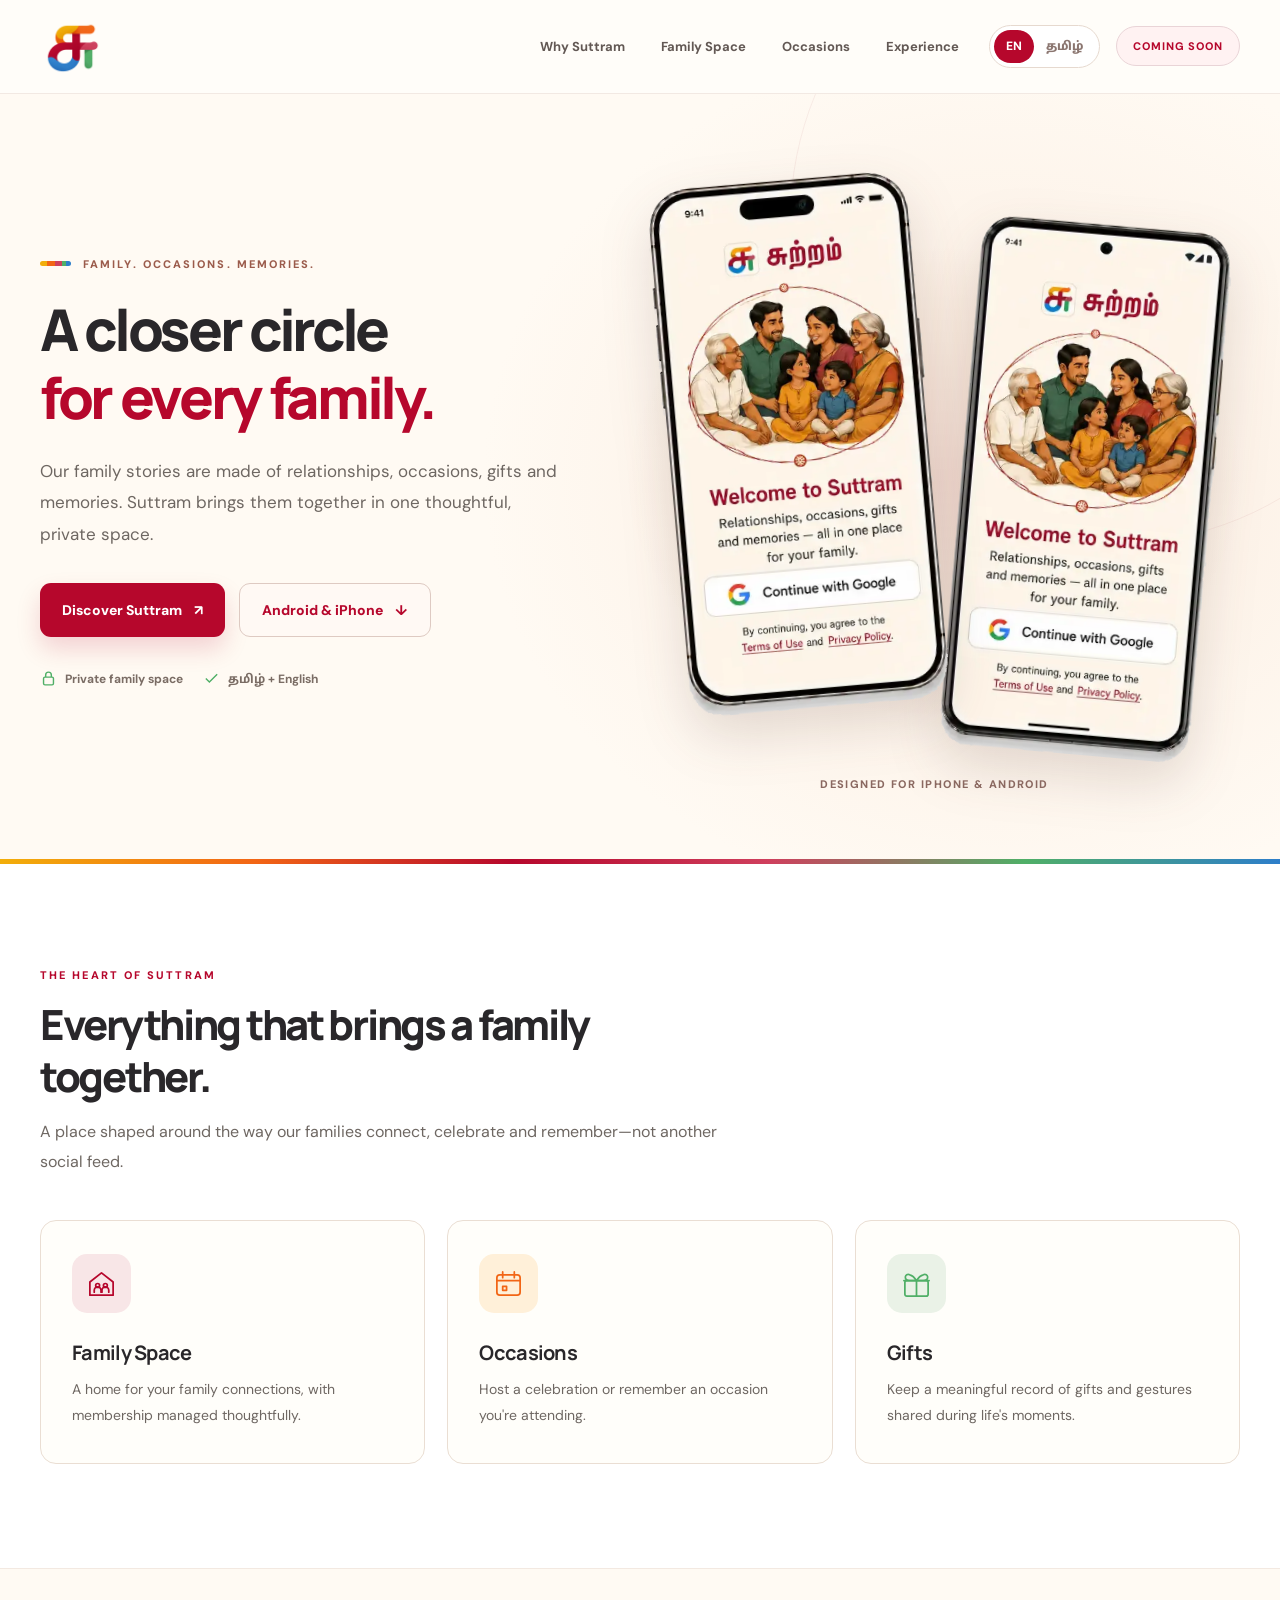
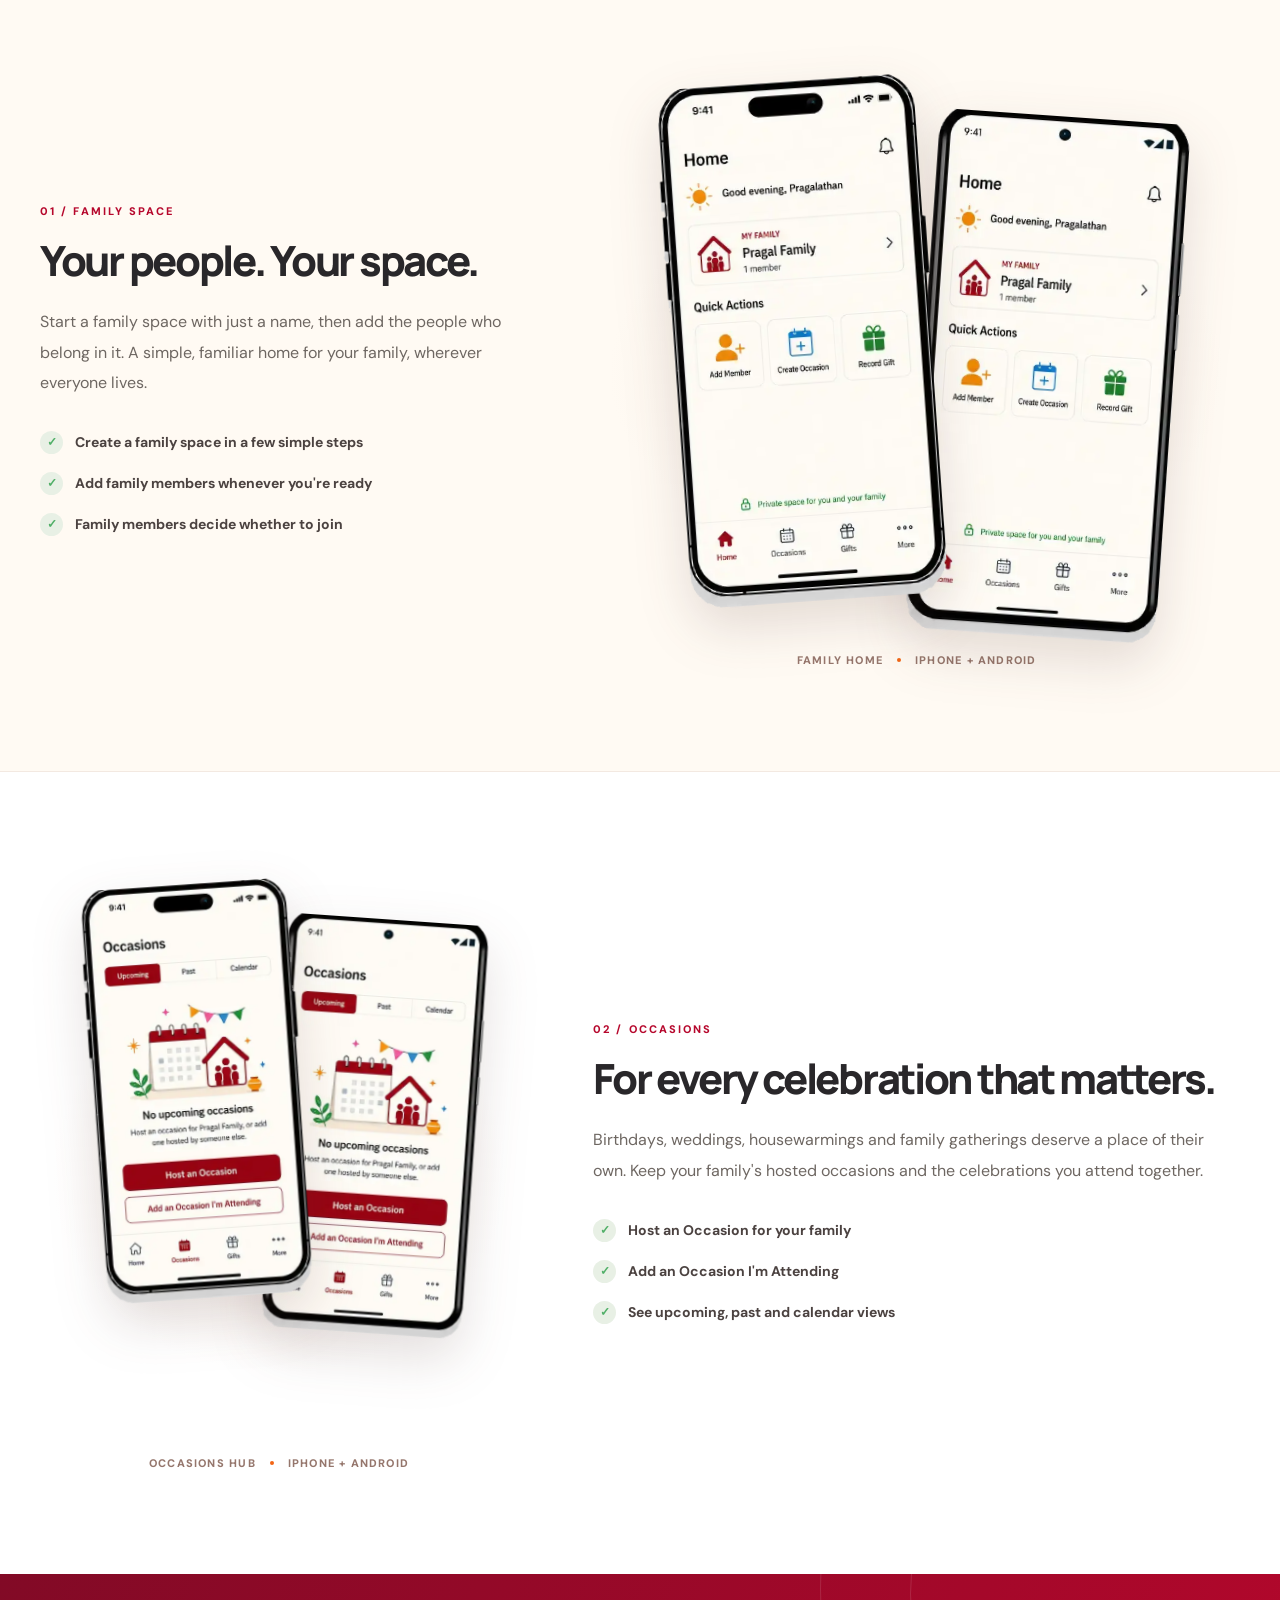
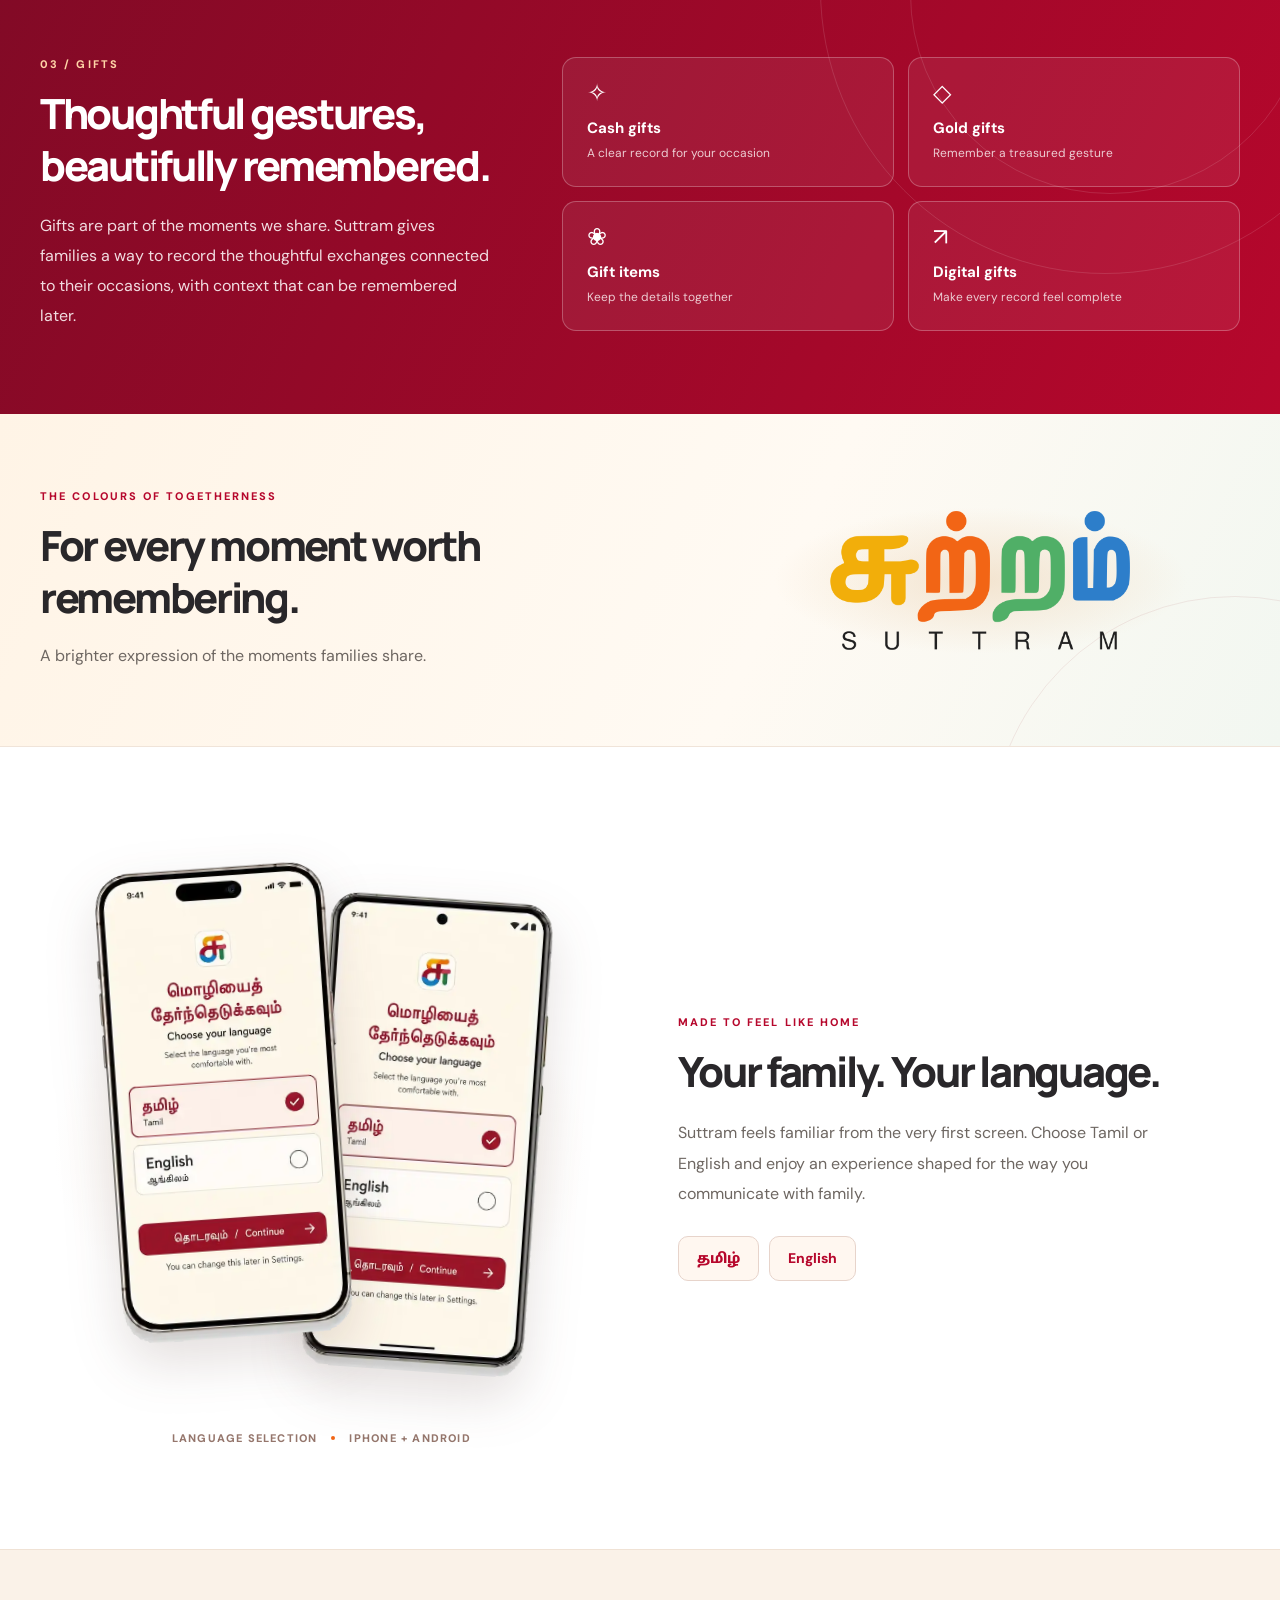
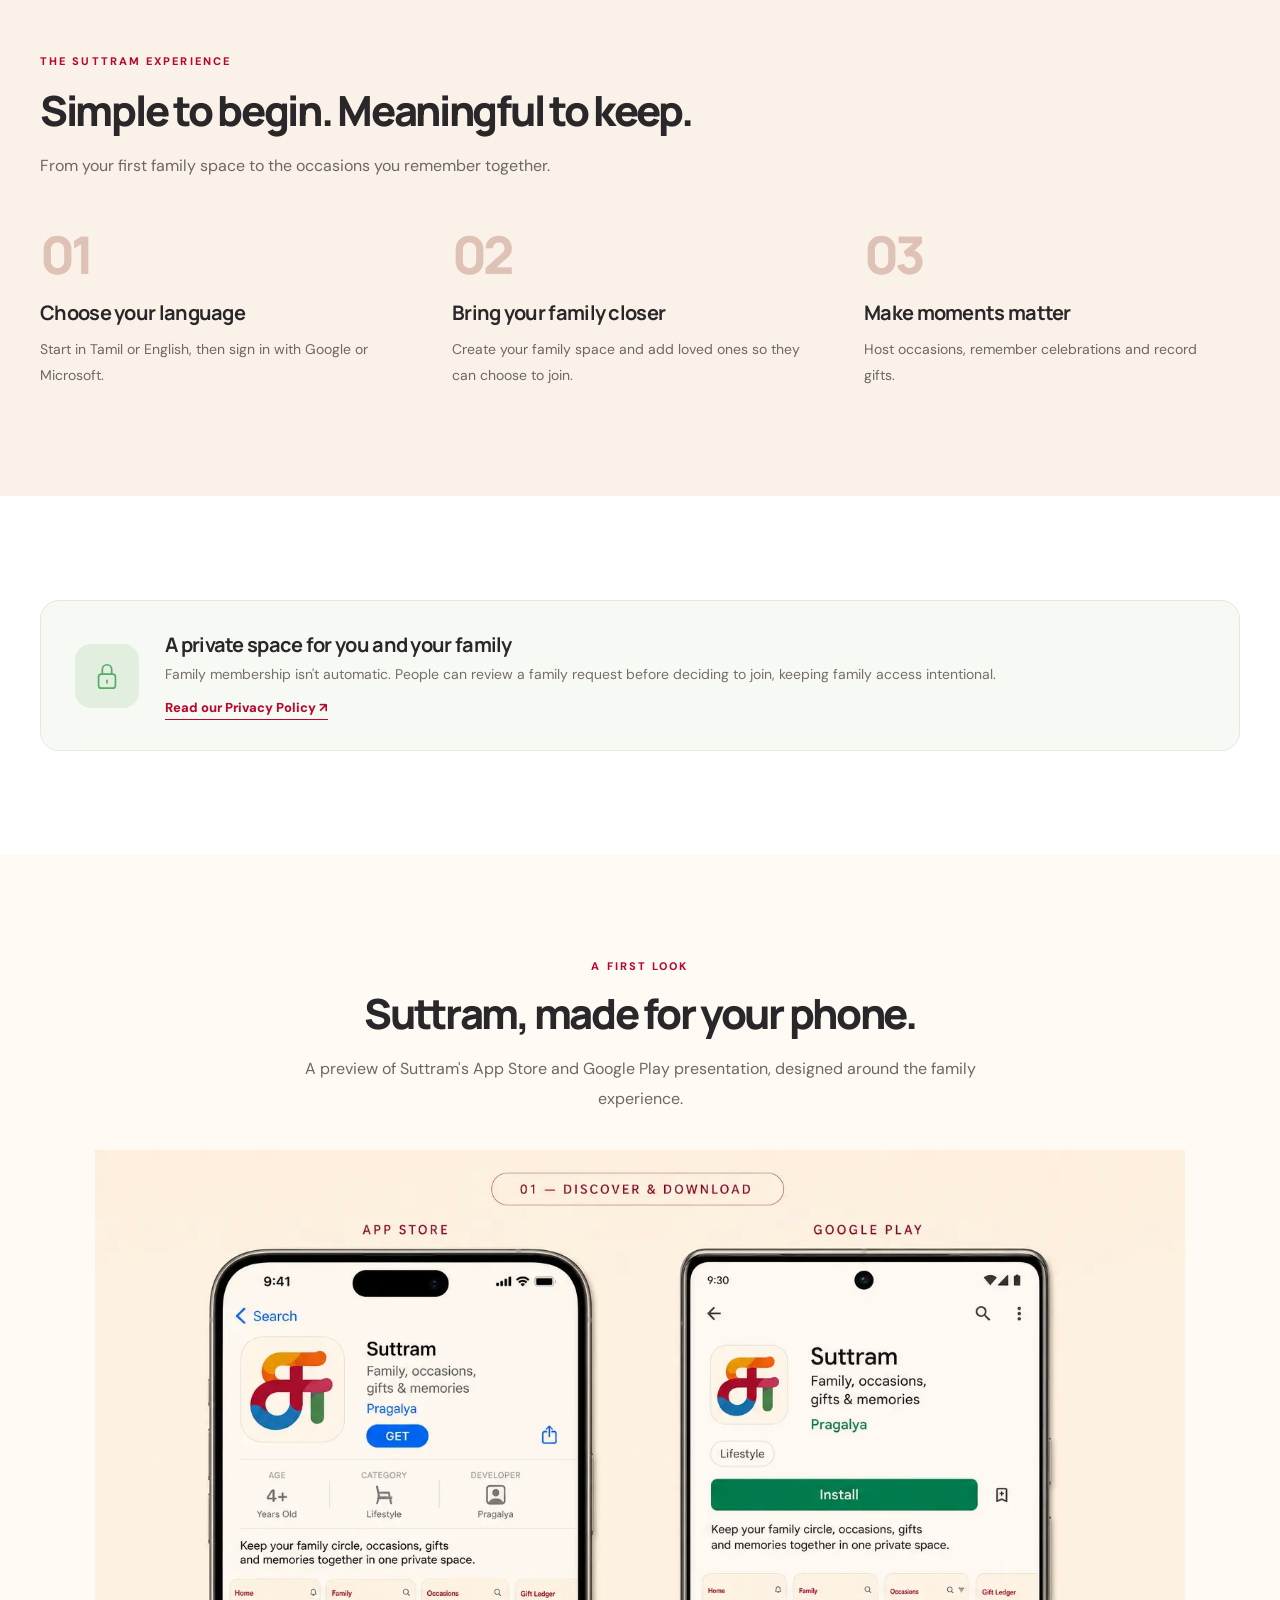
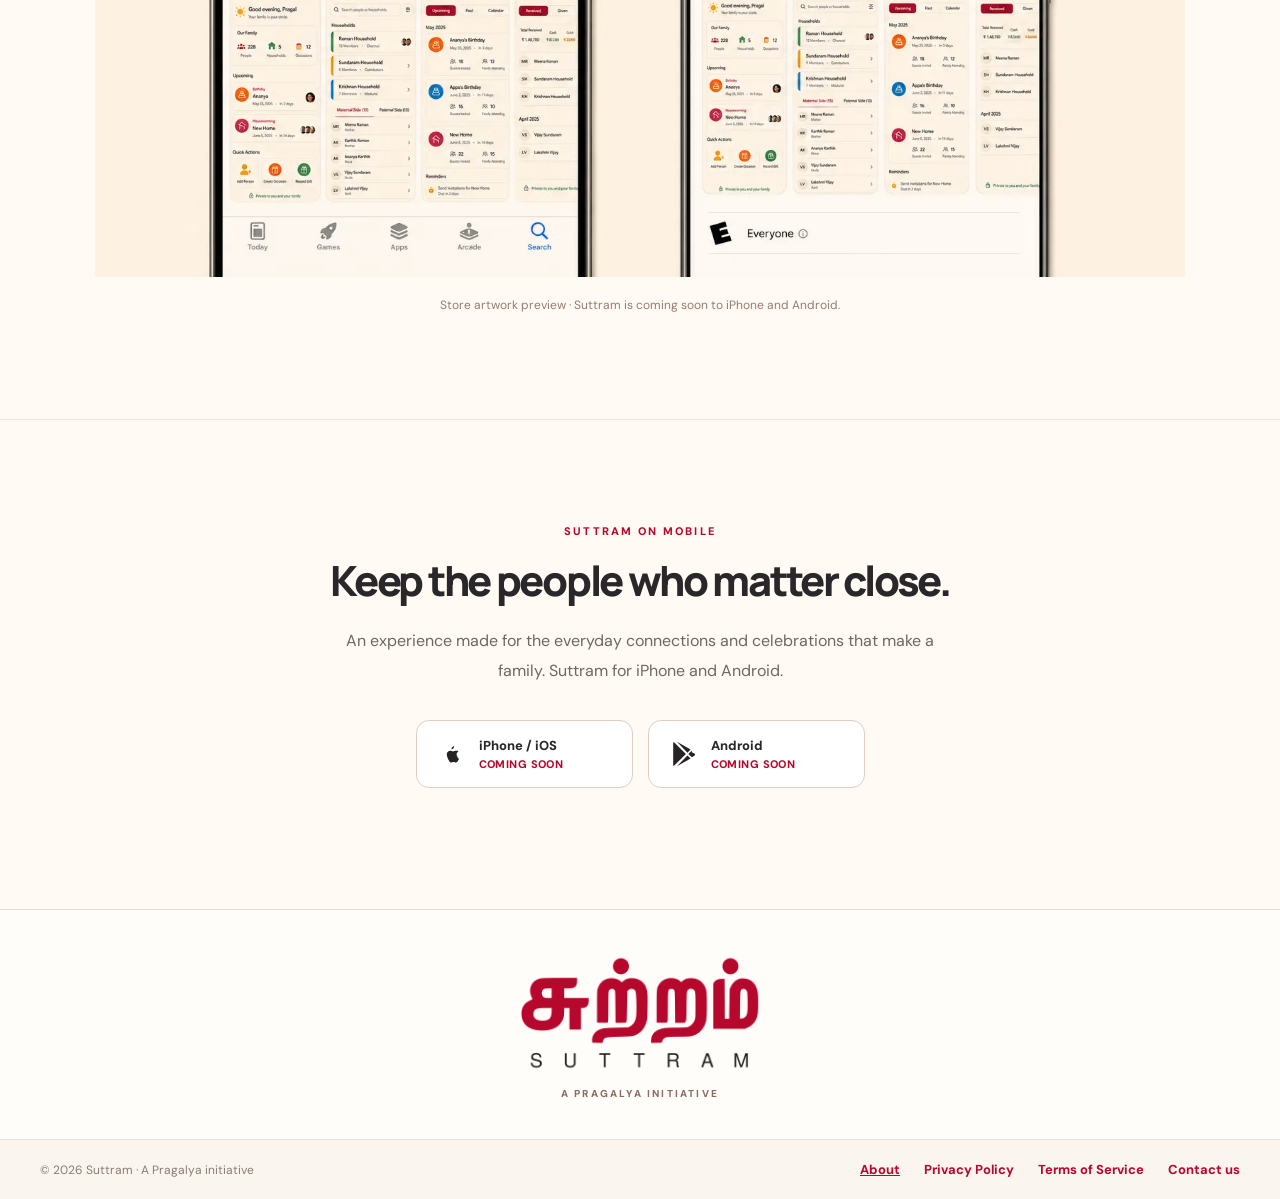
==== commit ffdc554e: "Root page added" ====
--- a/about/index.html
+++ b/about/index.html
@@ -13,7 +13,11 @@
   <meta property="og:url" content="https://suttram.pragalya.com/about" />
   <meta property="og:image" content="https://suttram.pragalya.com/assets/suttram-icon.png" />
   <title>சுற்றம் | Suttram — Family. Occasions. Memories.</title>
-  <link rel="icon" href="/assets/suttram-icon.png" type="image/png" />
+  <link rel="icon" href="/favicon.ico" sizes="any" />
+  <link rel="icon" type="image/png" sizes="32x32" href="/assets/favicon-32x32.png" />
+  <link rel="icon" type="image/png" sizes="16x16" href="/assets/favicon-16x16.png" />
+  <link rel="apple-touch-icon" sizes="180x180" href="/assets/apple-touch-icon.png" />
+  <link rel="manifest" href="/site.webmanifest" />
   <link rel="preconnect" href="https://fonts.googleapis.com" />
   <link rel="preconnect" href="https://fonts.gstatic.com" crossorigin />
   <link href="https://fonts.googleapis.com/css2?family=DM+Sans:wght@400;500;600;700&family=Manrope:wght@400;500;600;700;800&family=Noto+Sans+Tamil:wght@400;500;600;700&display=swap" rel="stylesheet" />
@@ -343,7 +347,7 @@
           <p data-t="celebrationBody">A brighter expression of the moments families share.</p>
         </div>
         <div class="celebration-art">
-          <img src="/assets/suttram-wordmark.png" alt="சுற்றம் — SUTTRAM official crimson wordmark" width="2048" height="1024" loading="lazy" decoding="async" />
+          <img src="/assets/suttram-wordmark-multicolor.png" alt="சுற்றம் — SUTTRAM official multicolour wordmark" width="2048" height="1024" loading="lazy" decoding="async" />
         </div>
       </div>
     </section>
